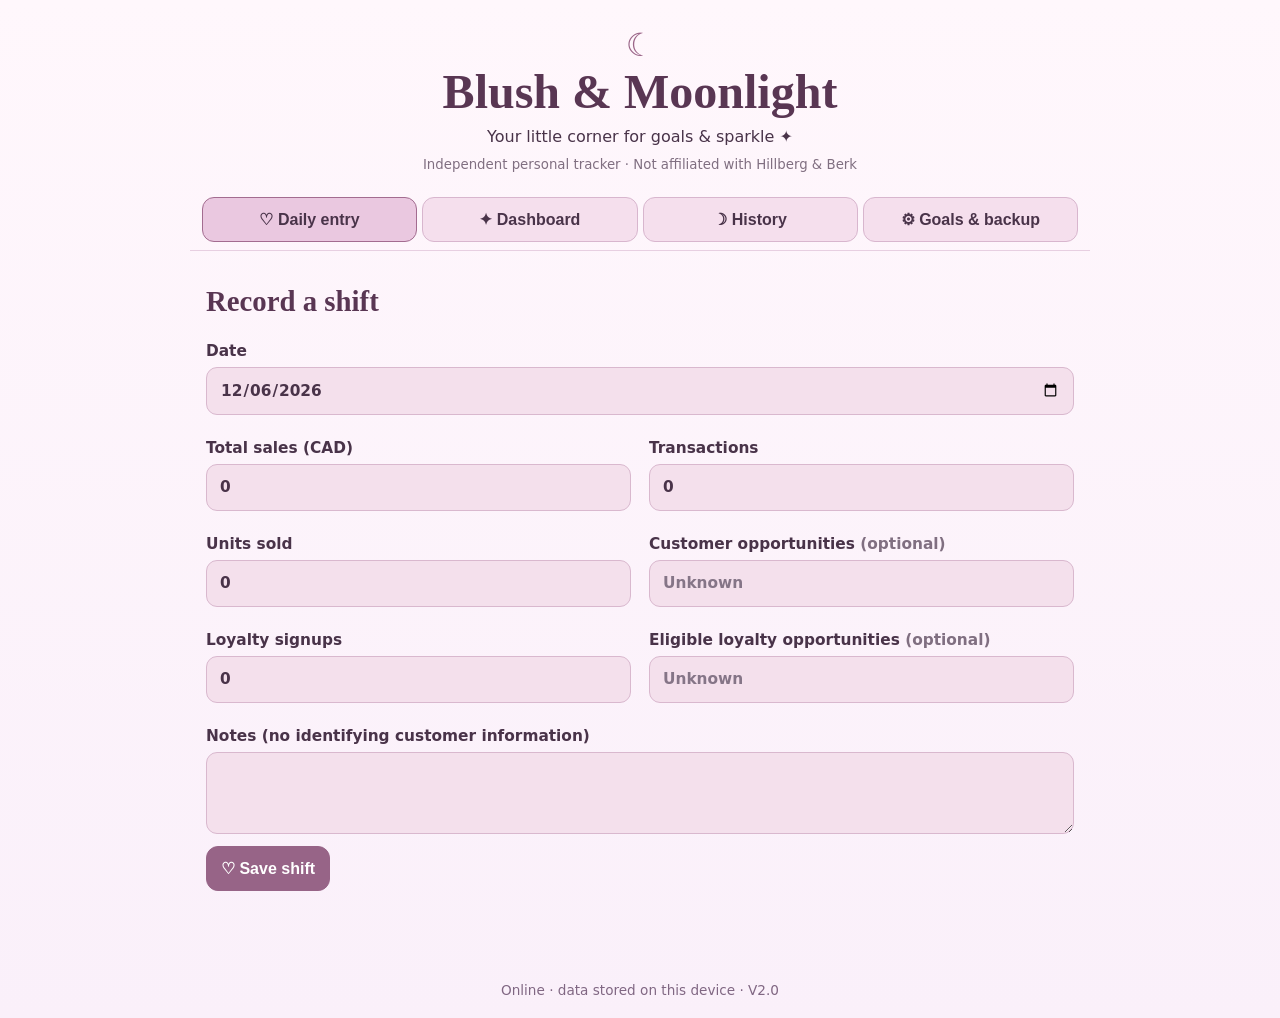
==== blush_moonlight_v2/index.html @ bcb166ac "Add files via upload" ====
<!doctype html><html lang="en"><head><meta charset="utf-8"><meta name="viewport" content="width=device-width,initial-scale=1,viewport-fit=cover"><meta name="theme-color" content="#754a70"><meta name="description" content="Offline personal jewelry sales tracker"><link rel="manifest" href="manifest.webmanifest"><link rel="icon" href="icons/icon-192.png"><link rel="stylesheet" href="style.css"><title>Blush & Moonlight</title></head><body><header><div class="moon">☾</div><h1>Blush & Moonlight</h1><p>Your little corner for goals & sparkle ✦</p><small>Independent personal tracker · Not affiliated with Hillberg & Berk</small></header><nav aria-label="Sections"><button data-page="entry" class="active">♡ Daily entry</button><button data-page="dashboard">✦ Dashboard</button><button data-page="history">☽ History</button><button data-page="goals">⚙ Goals & backup</button></nav><main><section id="entry" class="page"><h2>Record a shift</h2><form id="shiftForm"><label>Date<input type="date" id="date" required></label><div class="fields"><label>Total sales (CAD)<input id="sales" type="number" min="0" step="0.01" required value="0"></label><label>Transactions<input id="transactions" type="number" min="0" step="1" required value="0"></label><label>Units sold<input id="units" type="number" min="0" step="1" required value="0"></label><label>Customer opportunities <span class="hint">(optional)</span><input id="opportunities" type="number" min="0" step="1" placeholder="Unknown"></label><label>Loyalty signups<input id="signups" type="number" min="0" step="1" required value="0"></label><label>Eligible loyalty opportunities <span class="hint">(optional)</span><input id="eligible" type="number" min="0" step="1" placeholder="Unknown"></label></div><label>Notes (no identifying customer information)<textarea id="notes" rows="3" maxlength="500"></textarea></label><button class="primary" type="submit">♡ Save shift</button><p id="entryMessage" role="status"></p></form></section><section id="dashboard" class="page hidden"><h2>Performance overview</h2><label>Period<select id="period"><option value="week">This week (Mon–Sun)</option><option value="month">This month</option><option value="all">All time</option></select></label><div class="cards" id="cards"></div><div id="progress"></div><h3>Daily sales</h3><div id="bars"></div><h3>Little coaching notes ✦</h3><div id="coaching" class="panel"></div></section><section id="history" class="page hidden"><h2>Saved shifts</h2><div id="historyList"></div></section><section id="goals" class="page hidden"><h2>Goals & privacy</h2><form id="goalsForm"><div class="fields"><label>Weekly sales target ($)<input id="goalSales" type="number" min="0" step="0.01"></label><label>Average transaction target ($)<input id="goalAtv" type="number" min="0" step="0.01"></label><label>Units per transaction target<input id="goalUpt" type="number" min="0" step="0.01"></label><label>Conversion target (%)<input id="goalConversion" type="number" min="0" max="100" step="0.1"></label><label>Loyalty signup target (%)<input id="goalLoyalty" type="number" min="0" max="100" step="0.1"></label></div><button class="primary" type="submit">Save goals</button></form><h3>Backups</h3><p>Data stays in this browser's local storage on this device. Export regularly: clearing site data, uninstalling, or losing your phone can erase it. Backups are unencrypted, so store them privately.</p><button id="export">Export JSON backup</button> <label class="filebtn">Import JSON backup<input id="import" type="file" accept="application/json,.json" hidden></label><button id="csv">Export shifts CSV</button><p id="backupMessage" role="status"></p><h3>Privacy</h3><p>No account, server, analytics, or external API. Do not enter customer names, contact details, or confidential company data. Only record figures your employer permits you to keep.</p></section></main><footer><span id="offlineStatus">Checking offline status…</span> · V2.0</footer><script src="app.js" defer></script></body></html>
---- blush_moonlight_v2/style.css ----
:root{color-scheme:light;font-family:system-ui,-apple-system,'Segoe UI',sans-serif;color:#493349;background:#fff8fc}*{box-sizing:border-box}body{margin:0;background:linear-gradient(#fff7fc,#faf0fa);min-height:100vh}header{text-align:center;padding:26px 12px 16px}h1,h2,h3{font-family:Georgia,serif;color:#593653}h1{font-size:clamp(1.9rem,6vw,3rem);margin:0}h2{font-size:1.8rem}.moon{font-size:2rem;color:#9b6588}header p{margin:8px}small,.hint{color:#806f81}nav{display:flex;overflow-x:auto;gap:5px;max-width:900px;margin:auto;padding:8px 12px;border-bottom:1px solid #e7cfe1}button,.filebtn{cursor:pointer;border:1px solid #d8b6ce;background:#f5dfed;color:#493349;padding:12px 14px;border-radius:12px;font-size:1rem;font-weight:600}nav button{white-space:nowrap;flex:1}nav button.active{background:#eac8e0;border-color:#a36c90}.primary{background:#976487;color:#fff;border-color:#976487}main{max-width:900px;margin:auto;padding:10px 16px 55px}.hidden{display:none!important}label{display:block;font-size:.96rem;font-weight:600;margin:12px 0;color:#493349}input,textarea,select{display:block;width:100%;margin-top:7px;background:#f4e0ec;color:#493349!important;border:1px solid #d9b8ce;border-radius:11px;padding:13px;font:inherit;min-height:47px}input::placeholder{color:#857587}input:focus,textarea:focus,select:focus{outline:3px solid #d8b1d1}.fields{display:grid;grid-template-columns:repeat(2,minmax(0,1fr));gap:0 18px}.cards{display:grid;grid-template-columns:repeat(3,minmax(0,1fr));gap:12px;margin:20px 0}.card,.panel,.historyrow{background:#fffafd;border:1px solid #ecd6e5;border-radius:18px;padding:17px;box-shadow:0 5px 15px #6b42620c}.card span{display:block;color:#806783;font-size:.85rem}.card strong{display:block;font-size:clamp(1.2rem,3vw,2rem);font-weight:500;margin-top:8px;overflow-wrap:anywhere}.barline{margin:10px 0}.track{height:13px;border-radius:12px;background:#f0d9e8;overflow:hidden}.fill{height:100%;background:#9d6a90}.salesbar{height:18px;border-radius:5px;background:#c99dbd;min-width:3px}.barrow{display:grid;grid-template-columns:100px 1fr 90px;align-items:center;gap:10px;margin:12px 0}.historyrow{margin:12px 0}.historyrow button{margin-top:10px;margin-right:8px}.filebtn{display:inline-block}footer{text-align:center;padding:20px;color:#806783;font-size:.85rem}#entryMessage,#backupMessage{font-weight:600}button:focus-visible{outline:3px solid #754a70}@media(max-width:600px){.fields{grid-template-columns:1fr}.cards{grid-template-columns:repeat(2,minmax(0,1fr))}nav button{font-size:.82rem;padding:12px 9px}.barrow{grid-template-columns:65px 1fr 70px;font-size:.82rem}main{padding:8px 12px 50px}}
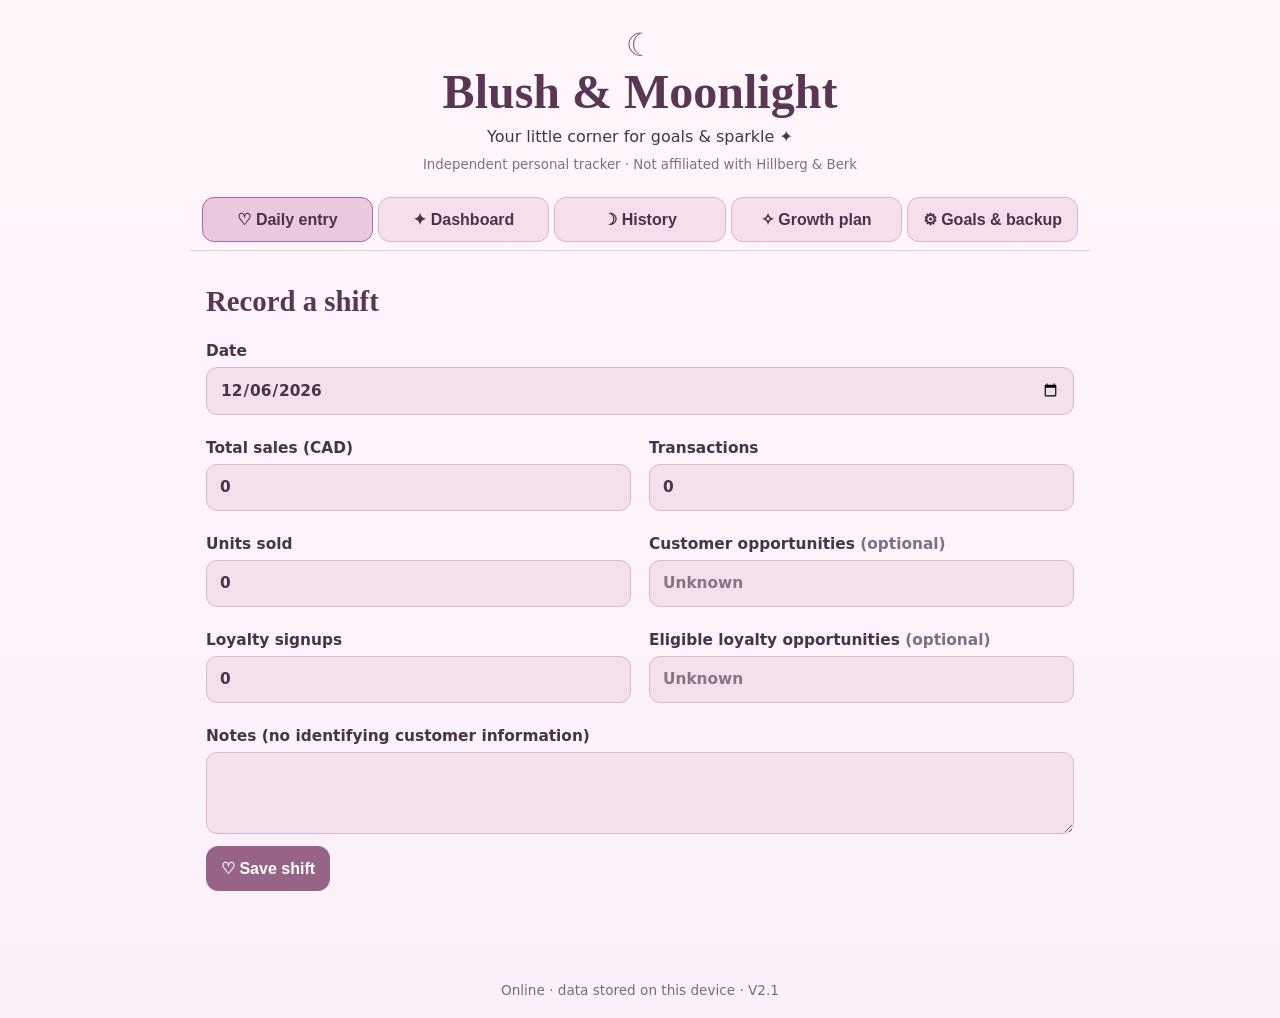
==== commit 81deeee6: "Add files via upload" ====
--- a/blush_moonlight_v2/index.html
+++ b/blush_moonlight_v2/index.html
@@ -1 +1,20 @@
-<!doctype html><html lang="en"><head><meta charset="utf-8"><meta name="viewport" content="width=device-width,initial-scale=1,viewport-fit=cover"><meta name="theme-color" content="#754a70"><meta name="description" content="Offline personal jewelry sales tracker"><link rel="manifest" href="manifest.webmanifest"><link rel="icon" href="icons/icon-192.png"><link rel="stylesheet" href="style.css"><title>Blush & Moonlight</title></head><body><header><div class="moon">☾</div><h1>Blush & Moonlight</h1><p>Your little corner for goals & sparkle ✦</p><small>Independent personal tracker · Not affiliated with Hillberg & Berk</small></header><nav aria-label="Sections"><button data-page="entry" class="active">♡ Daily entry</button><button data-page="dashboard">✦ Dashboard</button><button data-page="history">☽ History</button><button data-page="goals">⚙ Goals & backup</button></nav><main><section id="entry" class="page"><h2>Record a shift</h2><form id="shiftForm"><label>Date<input type="date" id="date" required></label><div class="fields"><label>Total sales (CAD)<input id="sales" type="number" min="0" step="0.01" required value="0"></label><label>Transactions<input id="transactions" type="number" min="0" step="1" required value="0"></label><label>Units sold<input id="units" type="number" min="0" step="1" required value="0"></label><label>Customer opportunities <span class="hint">(optional)</span><input id="opportunities" type="number" min="0" step="1" placeholder="Unknown"></label><label>Loyalty signups<input id="signups" type="number" min="0" step="1" required value="0"></label><label>Eligible loyalty opportunities <span class="hint">(optional)</span><input id="eligible" type="number" min="0" step="1" placeholder="Unknown"></label></div><label>Notes (no identifying customer information)<textarea id="notes" rows="3" maxlength="500"></textarea></label><button class="primary" type="submit">♡ Save shift</button><p id="entryMessage" role="status"></p></form></section><section id="dashboard" class="page hidden"><h2>Performance overview</h2><label>Period<select id="period"><option value="week">This week (Mon–Sun)</option><option value="month">This month</option><option value="all">All time</option></select></label><div class="cards" id="cards"></div><div id="progress"></div><h3>Daily sales</h3><div id="bars"></div><h3>Little coaching notes ✦</h3><div id="coaching" class="panel"></div></section><section id="history" class="page hidden"><h2>Saved shifts</h2><div id="historyList"></div></section><section id="goals" class="page hidden"><h2>Goals & privacy</h2><form id="goalsForm"><div class="fields"><label>Weekly sales target ($)<input id="goalSales" type="number" min="0" step="0.01"></label><label>Average transaction target ($)<input id="goalAtv" type="number" min="0" step="0.01"></label><label>Units per transaction target<input id="goalUpt" type="number" min="0" step="0.01"></label><label>Conversion target (%)<input id="goalConversion" type="number" min="0" max="100" step="0.1"></label><label>Loyalty signup target (%)<input id="goalLoyalty" type="number" min="0" max="100" step="0.1"></label></div><button class="primary" type="submit">Save goals</button></form><h3>Backups</h3><p>Data stays in this browser's local storage on this device. Export regularly: clearing site data, uninstalling, or losing your phone can erase it. Backups are unencrypted, so store them privately.</p><button id="export">Export JSON backup</button> <label class="filebtn">Import JSON backup<input id="import" type="file" accept="application/json,.json" hidden></label><button id="csv">Export shifts CSV</button><p id="backupMessage" role="status"></p><h3>Privacy</h3><p>No account, server, analytics, or external API. Do not enter customer names, contact details, or confidential company data. Only record figures your employer permits you to keep.</p></section></main><footer><span id="offlineStatus">Checking offline status…</span> · V2.0</footer><script src="app.js" defer></script></body></html>
+<!doctype html><html lang="en"><head><meta charset="utf-8"><meta name="viewport" content="width=device-width,initial-scale=1,viewport-fit=cover"><meta name="theme-color" content="#754a70"><meta name="description" content="Offline personal jewelry sales tracker"><link rel="manifest" href="manifest.webmanifest"><link rel="icon" href="icons/icon-192.png"><link rel="stylesheet" href="style.css"><title>Blush & Moonlight</title></head><body><header><div class="moon">☾</div><h1>Blush & Moonlight</h1><p>Your little corner for goals & sparkle ✦</p><small>Independent personal tracker · Not affiliated with Hillberg & Berk</small></header><nav aria-label="Sections"><button data-page="entry" class="active">♡ Daily entry</button><button data-page="dashboard">✦ Dashboard</button><button data-page="history">☽ History</button><button data-page="development">✧ Growth plan</button><button data-page="goals">⚙ Goals & backup</button></nav><main><section id="entry" class="page"><h2>Record a shift</h2><form id="shiftForm"><label>Date<input type="date" id="date" required></label><div class="fields"><label>Total sales (CAD)<input id="sales" type="number" min="0" step="0.01" required value="0"></label><label>Transactions<input id="transactions" type="number" min="0" step="1" required value="0"></label><label>Units sold<input id="units" type="number" min="0" step="1" required value="0"></label><label>Customer opportunities <span class="hint">(optional)</span><input id="opportunities" type="number" min="0" step="1" placeholder="Unknown"></label><label>Loyalty signups<input id="signups" type="number" min="0" step="1" required value="0"></label><label>Eligible loyalty opportunities <span class="hint">(optional)</span><input id="eligible" type="number" min="0" step="1" placeholder="Unknown"></label></div><label>Notes (no identifying customer information)<textarea id="notes" rows="3" maxlength="500"></textarea></label><button class="primary" type="submit">♡ Save shift</button><p id="entryMessage" role="status"></p></form></section><section id="dashboard" class="page hidden"><h2>Performance overview</h2><label>Period<select id="period"><option value="week">This week (Mon–Sun)</option><option value="month">This month</option><option value="all">All time</option></select></label><div class="cards" id="cards"></div><div id="progress"></div><h3>Daily sales</h3><div id="bars"></div><h3>Little coaching notes ✦</h3><div id="coaching" class="panel"></div><aside class="santana-note" aria-label="A note for Santana"><div class="santana-note-title">♡ A Note for Santana ☠</div><p>I love you Santana and remember to tell yourself &quot;i've gotten a ton of work done today. ... a skele-ton.&quot; &lt;3</p><div class="santana-note-end">☾ ✧ ♡</div></aside></section><section id="history" class="page hidden"><h2>Saved shifts</h2><div id="historyList"></div></section><section id="development" class="page hidden">
+<h2>✧ Your growth plan</h2><p>Three small areas of growth: selling thoughtfully, knowing your jewelry, and leading with care. All activities work offline.</p>
+<div id="gamePlan" class="panel"></div>
+<h3>Today's development check-in</h3>
+<form id="growthForm" class="panel">
+<label>Date<input type="date" id="growthDate" required></label>
+<label>Sales practice<select id="salesPractice"><option value="discovery">Ask a thoughtful discovery question</option><option value="styling">Suggest a relevant coordinating piece</option><option value="loyalty">Explain loyalty benefits without pressure</option><option value="followup">Invite the customer to consider next steps</option></select></label>
+<label>Product knowledge practice<select id="knowledgePractice"><option value="materials">Review metal and plating basics</option><option value="care">Explain jewelry care clearly</option><option value="styling">Practice layering and styling</option><option value="gifting">Practice gift discovery</option></select></label>
+<label>Leadership practice<select id="leadershipPractice"><option value="support">Support a teammate during a busy moment</option><option value="feedback">Give specific, kind feedback</option><option value="prioritize">Prioritize tasks during a rush</option><option value="reflect">Reflect on one leadership decision</option></select></label>
+<label><input type="checkbox" id="salesDone" class="inline-check"> Completed sales practice</label>
+<label><input type="checkbox" id="knowledgeDone" class="inline-check"> Completed knowledge practice</label>
+<label><input type="checkbox" id="leadershipDone" class="inline-check"> Completed leadership practice</label>
+<label>One thing that went well<textarea id="growthWin" maxlength="350" rows="2" placeholder="Keep notes general; no names or confidential details"></textarea></label>
+<label>One thing to try next time<textarea id="growthNext" maxlength="350" rows="2"></textarea></label>
+<button class="primary" type="submit">Save development check-in</button><p id="growthMessage" role="status"></p>
+</form>
+<h3>Jewelry knowledge mini-quiz</h3><div class="panel"><p id="quizQuestion"></p><div id="quizAnswers" class="quiz-answers"></div><p id="quizFeedback" role="status"></p><button type="button" id="nextQuestion">Next question ↻</button></div>
+<h3>Recent development</h3><div id="growthHistory"></div>
+<p class="hint">Learning content is general jewelry guidance, not verified employer-specific product or policy information. Check approved product documentation before making claims to customers.</p>
+</section><section id="goals" class="page hidden"><h2>Goals & privacy</h2><form id="goalsForm"><div class="fields"><label>Weekly sales target ($)<input id="goalSales" type="number" min="0" step="0.01"></label><label>Average transaction target ($)<input id="goalAtv" type="number" min="0" step="0.01"></label><label>Units per transaction target<input id="goalUpt" type="number" min="0" step="0.01"></label><label>Conversion target (%)<input id="goalConversion" type="number" min="0" max="100" step="0.1"></label><label>Loyalty signup target (%)<input id="goalLoyalty" type="number" min="0" max="100" step="0.1"></label></div><button class="primary" type="submit">Save goals</button></form><h3>Backups</h3><p>Data stays in this browser's local storage on this device. Export regularly: clearing site data, uninstalling, or losing your phone can erase it. Backups are unencrypted, so store them privately.</p><button id="export">Export JSON backup</button> <label class="filebtn">Import JSON backup<input id="import" type="file" accept="application/json,.json" hidden></label><button id="csv">Export shifts CSV</button><p id="backupMessage" role="status"></p><h3>Privacy</h3><p>No account, server, analytics, or external API. Do not enter customer names, contact details, or confidential company data. Only record figures your employer permits you to keep.</p></section></main><footer><span id="offlineStatus">Checking offline status…</span> · V2.1</footer><script src="app.js" defer></script></body></html>
--- a/blush_moonlight_v2/style.css
+++ b/blush_moonlight_v2/style.css
@@ -1 +1,9 @@
 :root{color-scheme:light;font-family:system-ui,-apple-system,'Segoe UI',sans-serif;color:#493349;background:#fff8fc}*{box-sizing:border-box}body{margin:0;background:linear-gradient(#fff7fc,#faf0fa);min-height:100vh}header{text-align:center;padding:26px 12px 16px}h1,h2,h3{font-family:Georgia,serif;color:#593653}h1{font-size:clamp(1.9rem,6vw,3rem);margin:0}h2{font-size:1.8rem}.moon{font-size:2rem;color:#9b6588}header p{margin:8px}small,.hint{color:#806f81}nav{display:flex;overflow-x:auto;gap:5px;max-width:900px;margin:auto;padding:8px 12px;border-bottom:1px solid #e7cfe1}button,.filebtn{cursor:pointer;border:1px solid #d8b6ce;background:#f5dfed;color:#493349;padding:12px 14px;border-radius:12px;font-size:1rem;font-weight:600}nav button{white-space:nowrap;flex:1}nav button.active{background:#eac8e0;border-color:#a36c90}.primary{background:#976487;color:#fff;border-color:#976487}main{max-width:900px;margin:auto;padding:10px 16px 55px}.hidden{display:none!important}label{display:block;font-size:.96rem;font-weight:600;margin:12px 0;color:#493349}input,textarea,select{display:block;width:100%;margin-top:7px;background:#f4e0ec;color:#493349!important;border:1px solid #d9b8ce;border-radius:11px;padding:13px;font:inherit;min-height:47px}input::placeholder{color:#857587}input:focus,textarea:focus,select:focus{outline:3px solid #d8b1d1}.fields{display:grid;grid-template-columns:repeat(2,minmax(0,1fr));gap:0 18px}.cards{display:grid;grid-template-columns:repeat(3,minmax(0,1fr));gap:12px;margin:20px 0}.card,.panel,.historyrow{background:#fffafd;border:1px solid #ecd6e5;border-radius:18px;padding:17px;box-shadow:0 5px 15px #6b42620c}.card span{display:block;color:#806783;font-size:.85rem}.card strong{display:block;font-size:clamp(1.2rem,3vw,2rem);font-weight:500;margin-top:8px;overflow-wrap:anywhere}.barline{margin:10px 0}.track{height:13px;border-radius:12px;background:#f0d9e8;overflow:hidden}.fill{height:100%;background:#9d6a90}.salesbar{height:18px;border-radius:5px;background:#c99dbd;min-width:3px}.barrow{display:grid;grid-template-columns:100px 1fr 90px;align-items:center;gap:10px;margin:12px 0}.historyrow{margin:12px 0}.historyrow button{margin-top:10px;margin-right:8px}.filebtn{display:inline-block}footer{text-align:center;padding:20px;color:#806783;font-size:.85rem}#entryMessage,#backupMessage{font-weight:600}button:focus-visible{outline:3px solid #754a70}@media(max-width:600px){.fields{grid-template-columns:1fr}.cards{grid-template-columns:repeat(2,minmax(0,1fr))}nav button{font-size:.82rem;padding:12px 9px}.barrow{grid-template-columns:65px 1fr 70px;font-size:.82rem}main{padding:8px 12px 50px}}
+
+/* V2.1 growth plan */
+.quiz-answers{display:grid;gap:9px;margin:12px 0}.quiz-answers button{text-align:left}
+.quiz-answers button:disabled{opacity:.8;cursor:default}
+.inline-check{display:inline-block;width:20px;height:20px;min-height:0;vertical-align:middle;margin:0 8px 0 0;accent-color:#976487}
+#gamePlan p{line-height:1.55}#growthHistory .historyrow p{overflow-wrap:anywhere}
+
+.santana-note{margin:22px 0;padding:22px 18px;border:2px solid #d5a7c6;border-radius:18px;background:#f9eaf4;color:#543650;text-align:center;box-shadow:0 3px 14px #754a701a}.santana-note-title{font-weight:750;font-size:1.12rem;letter-spacing:.02em}.santana-note p{font-size:1.03rem;line-height:1.65;margin:12px auto;max-width:36rem;overflow-wrap:anywhere}.santana-note-end{color:#966b92;letter-spacing:.5em}
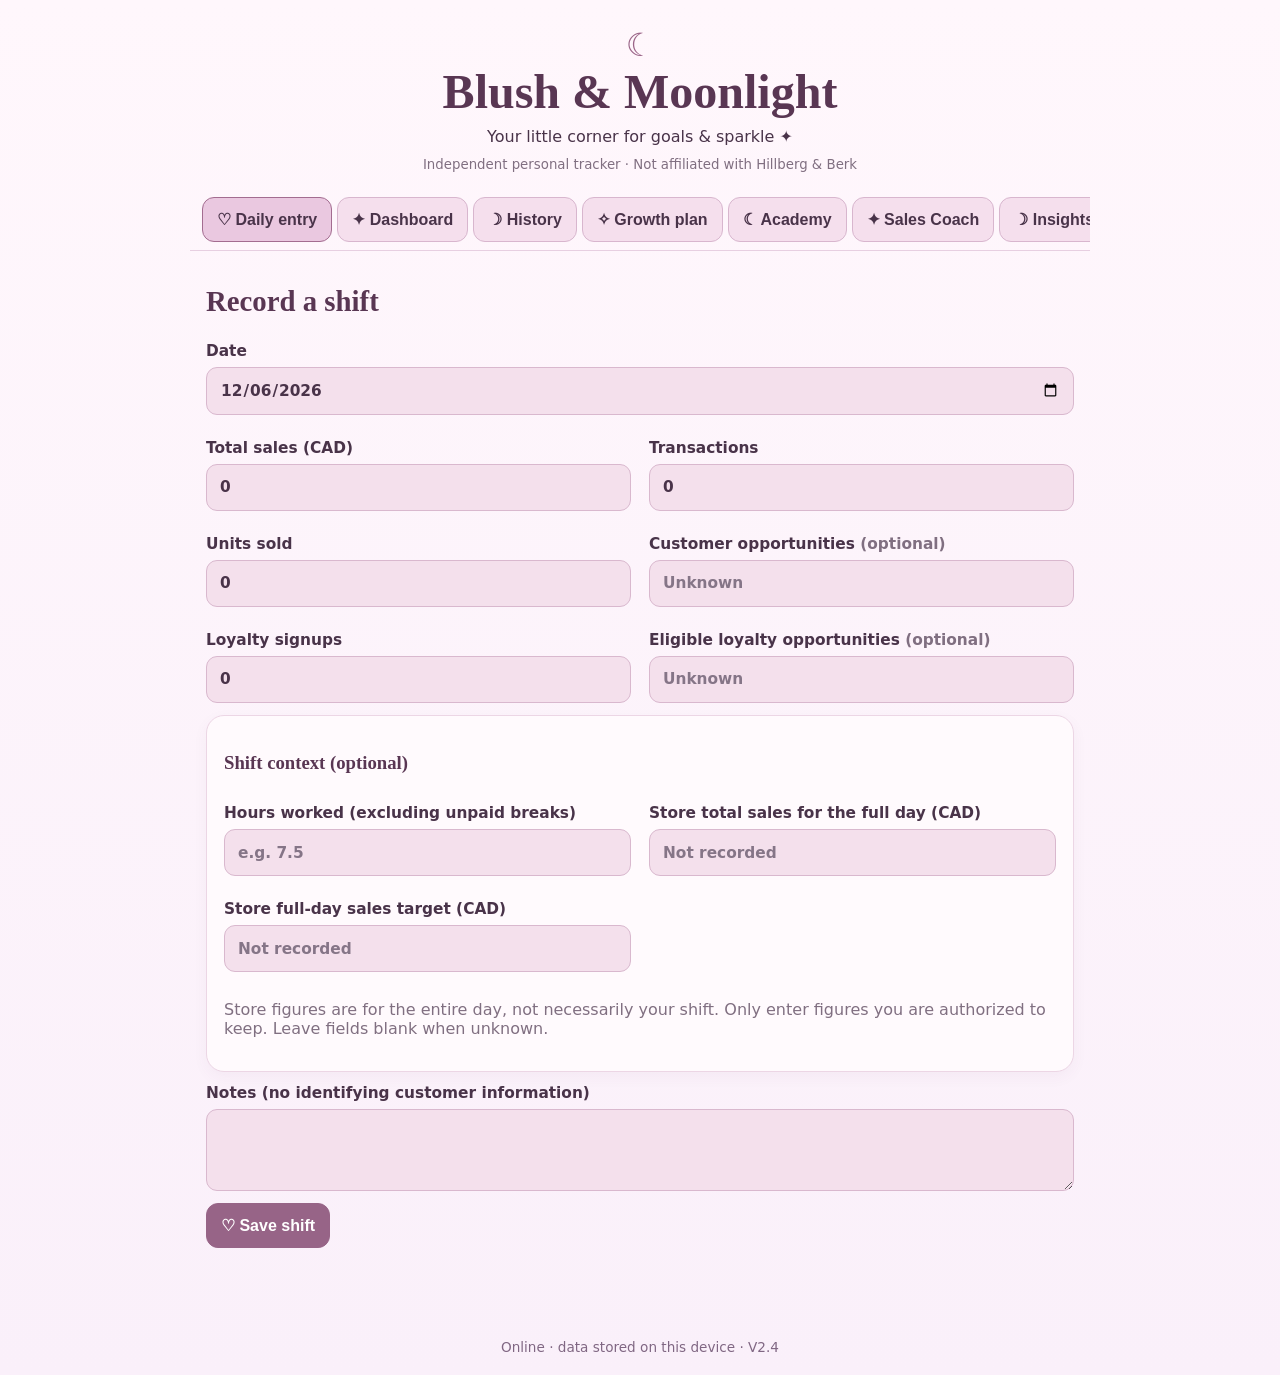
==== commit fcb5a284: "Add files via upload" ====
--- a/blush_moonlight_v2/index.html
+++ b/blush_moonlight_v2/index.html
@@ -1,4 +1,4 @@
-<!doctype html><html lang="en"><head><meta charset="utf-8"><meta name="viewport" content="width=device-width,initial-scale=1,viewport-fit=cover"><meta name="theme-color" content="#754a70"><meta name="description" content="Offline personal jewelry sales tracker"><link rel="manifest" href="manifest.webmanifest"><link rel="icon" href="icons/icon-192.png"><link rel="stylesheet" href="style.css"><title>Blush & Moonlight</title></head><body><header><div class="moon">☾</div><h1>Blush & Moonlight</h1><p>Your little corner for goals & sparkle ✦</p><small>Independent personal tracker · Not affiliated with Hillberg & Berk</small></header><nav aria-label="Sections"><button data-page="entry" class="active">♡ Daily entry</button><button data-page="dashboard">✦ Dashboard</button><button data-page="history">☽ History</button><button data-page="development">✧ Growth plan</button><button data-page="goals">⚙ Goals & backup</button></nav><main><section id="entry" class="page"><h2>Record a shift</h2><form id="shiftForm"><label>Date<input type="date" id="date" required></label><div class="fields"><label>Total sales (CAD)<input id="sales" type="number" min="0" step="0.01" required value="0"></label><label>Transactions<input id="transactions" type="number" min="0" step="1" required value="0"></label><label>Units sold<input id="units" type="number" min="0" step="1" required value="0"></label><label>Customer opportunities <span class="hint">(optional)</span><input id="opportunities" type="number" min="0" step="1" placeholder="Unknown"></label><label>Loyalty signups<input id="signups" type="number" min="0" step="1" required value="0"></label><label>Eligible loyalty opportunities <span class="hint">(optional)</span><input id="eligible" type="number" min="0" step="1" placeholder="Unknown"></label></div><label>Notes (no identifying customer information)<textarea id="notes" rows="3" maxlength="500"></textarea></label><button class="primary" type="submit">♡ Save shift</button><p id="entryMessage" role="status"></p></form></section><section id="dashboard" class="page hidden"><h2>Performance overview</h2><label>Period<select id="period"><option value="week">This week (Mon–Sun)</option><option value="month">This month</option><option value="all">All time</option></select></label><div class="cards" id="cards"></div><div id="progress"></div><h3>Daily sales</h3><div id="bars"></div><h3>Little coaching notes ✦</h3><div id="coaching" class="panel"></div><aside class="santana-note" aria-label="A note for Santana"><div class="santana-note-title">♡ A Note for Santana ☠</div><p>I love you Santana and remember to tell yourself &quot;i've gotten a ton of work done today. ... a skele-ton.&quot; &lt;3</p><div class="santana-note-end">☾ ✧ ♡</div></aside></section><section id="history" class="page hidden"><h2>Saved shifts</h2><div id="historyList"></div></section><section id="development" class="page hidden">
+<!doctype html><html lang="en"><head><meta charset="utf-8"><meta name="viewport" content="width=device-width,initial-scale=1,viewport-fit=cover"><meta name="theme-color" content="#754a70"><meta name="description" content="Offline personal jewelry sales tracker"><link rel="manifest" href="manifest.webmanifest"><link rel="icon" href="icons/icon-192.png"><link rel="stylesheet" href="style.css"><title>Blush & Moonlight</title></head><body><header><div class="moon">☾</div><h1>Blush & Moonlight</h1><p>Your little corner for goals & sparkle ✦</p><small>Independent personal tracker · Not affiliated with Hillberg & Berk</small></header><nav aria-label="Sections"><button data-page="entry" class="active">♡ Daily entry</button><button data-page="dashboard">✦ Dashboard</button><button data-page="history">☽ History</button><button data-page="development">✧ Growth plan</button><button data-page="academy">☾ Academy</button><button data-page="coach">✦ Sales Coach</button><button data-page="insights">☽ Insights</button><button data-page="goals">⚙ Goals & backup</button></nav><main><section id="entry" class="page"><h2>Record a shift</h2><form id="shiftForm"><label>Date<input type="date" id="date" required></label><div class="fields"><label>Total sales (CAD)<input id="sales" type="number" min="0" step="0.01" required value="0"></label><label>Transactions<input id="transactions" type="number" min="0" step="1" required value="0"></label><label>Units sold<input id="units" type="number" min="0" step="1" required value="0"></label><label>Customer opportunities <span class="hint">(optional)</span><input id="opportunities" type="number" min="0" step="1" placeholder="Unknown"></label><label>Loyalty signups<input id="signups" type="number" min="0" step="1" required value="0"></label><label>Eligible loyalty opportunities <span class="hint">(optional)</span><input id="eligible" type="number" min="0" step="1" placeholder="Unknown"></label></div><div class="panel"><h3>Shift context (optional)</h3><div class="fields"><label>Hours worked (excluding unpaid breaks)<input id="hoursWorked" type="number" min="0.25" max="24" step="0.25" placeholder="e.g. 7.5"></label><label>Store total sales for the full day (CAD)<input id="storeSales" type="number" min="0" step="0.01" placeholder="Not recorded"></label><label>Store full-day sales target (CAD)<input id="storeTarget" type="number" min="0" step="0.01" placeholder="Not recorded"></label></div><p class="hint">Store figures are for the entire day, not necessarily your shift. Only enter figures you are authorized to keep. Leave fields blank when unknown.</p></div><label>Notes (no identifying customer information)<textarea id="notes" rows="3" maxlength="500"></textarea></label><button class="primary" type="submit">♡ Save shift</button><p id="entryMessage" role="status"></p></form></section><section id="dashboard" class="page hidden"><h2>Performance overview</h2><label>Period<select id="period"><option value="week">This week (Mon–Sun)</option><option value="month">This month</option><option value="all">All time</option></select></label><div class="cards" id="cards"></div><div id="progress"></div><h3>Daily sales</h3><div id="bars"></div><h3>Little coaching notes ✦</h3><div id="coaching" class="panel"></div><aside class="santana-note" aria-label="A note for Santana"><div class="santana-note-title">♡ A Note for Santana ☠</div><p>I love you Santana and remember to tell yourself &quot;i've gotten a ton of work done today. ... a skele-ton.&quot; &lt;3</p><div class="santana-note-end">☾ ✧ ♡</div></aside></section><section id="history" class="page hidden"><h2>Saved shifts</h2><div id="historyList"></div></section><section id="development" class="page hidden">
 <h2>✧ Your growth plan</h2><p>Three small areas of growth: selling thoughtfully, knowing your jewelry, and leading with care. All activities work offline.</p>
 <div id="gamePlan" class="panel"></div>
 <h3>Today's development check-in</h3>
@@ -17,4 +17,4 @@
 <h3>Jewelry knowledge mini-quiz</h3><div class="panel"><p id="quizQuestion"></p><div id="quizAnswers" class="quiz-answers"></div><p id="quizFeedback" role="status"></p><button type="button" id="nextQuestion">Next question ↻</button></div>
 <h3>Recent development</h3><div id="growthHistory"></div>
 <p class="hint">Learning content is general jewelry guidance, not verified employer-specific product or policy information. Check approved product documentation before making claims to customers.</p>
-</section><section id="goals" class="page hidden"><h2>Goals & privacy</h2><form id="goalsForm"><div class="fields"><label>Weekly sales target ($)<input id="goalSales" type="number" min="0" step="0.01"></label><label>Average transaction target ($)<input id="goalAtv" type="number" min="0" step="0.01"></label><label>Units per transaction target<input id="goalUpt" type="number" min="0" step="0.01"></label><label>Conversion target (%)<input id="goalConversion" type="number" min="0" max="100" step="0.1"></label><label>Loyalty signup target (%)<input id="goalLoyalty" type="number" min="0" max="100" step="0.1"></label></div><button class="primary" type="submit">Save goals</button></form><h3>Backups</h3><p>Data stays in this browser's local storage on this device. Export regularly: clearing site data, uninstalling, or losing your phone can erase it. Backups are unencrypted, so store them privately.</p><button id="export">Export JSON backup</button> <label class="filebtn">Import JSON backup<input id="import" type="file" accept="application/json,.json" hidden></label><button id="csv">Export shifts CSV</button><p id="backupMessage" role="status"></p><h3>Privacy</h3><p>No account, server, analytics, or external API. Do not enter customer names, contact details, or confidential company data. Only record figures your employer permits you to keep.</p></section></main><footer><span id="offlineStatus">Checking offline status…</span> · V2.1</footer><script src="app.js" defer></script></body></html>
+</section><section id="academy" class="page hidden"><h2>☾ Moonlight Academy</h2><p>Short lessons, gentle progress, and practical skills. Your progress stays on this device.</p><h3>Performance trends</h3><div class="panel"><p>Compare recent shifts with the preceding period. Averages are calculated from recorded data, not estimated shifts.</p><label>Comparison window<select id="trendWindow"><option value="7">Last 7 days vs previous 7</option><option value="14">Last 14 days vs previous 14</option><option value="30">Last 30 days vs previous 30</option></select></label><div id="trendResults" aria-live="polite"></div></div><h3>Mini lessons</h3><div id="lessonList"></div><h3>Leadership scenarios</h3><div id="scenarioList"></div><h3>Little moon milestones ✧</h3><div id="achievements" class="panel"></div><p class="hint">Lessons provide general education. Confirm specific product materials, warranties, loyalty terms, and store policies using approved employer sources.</p></section><section id="coach" class="page hidden"><h2>✦ Personal Sales Coach</h2><p>Pick one gentle technique to practise, record what you tried, and compare your results over time. Everything stays on this device.</p><div id="coachRecommendation" class="panel" aria-live="polite"></div><h3>Technique tracker</h3><form id="coachForm" class="panel"><label>Shift date<input id="coachDate" type="date" required></label><label>Technique<select id="coachTechnique"><option value="discovery">Ask a thoughtful discovery question</option><option value="pairing">Offer a relevant coordinating piece</option><option value="loyalty">Explain approved loyalty benefits</option><option value="care">Share a verified care or styling tip</option></select></label><label>How many customer conversations did you practise it in? <span class="hint">(optional)</span><input id="coachCount" type="number" min="0" max="9999" step="1" placeholder="Not counted"></label><label>How did it feel?<select id="coachFeeling"><option value="comfortable">Comfortable</option><option value="learning">Still learning</option><option value="difficult">Challenging</option></select></label><label>Reflection (no names or confidential information)<textarea id="coachNotes" rows="2" maxlength="300" placeholder="What felt natural? What could improve?"></textarea></label><button class="primary" type="submit">Save technique practice</button><p id="coachMessage" role="status"></p></form><h3>What the numbers suggest</h3><div id="coachInsights" class="panel"></div><h3>Recent practice</h3><div id="coachHistory"></div><p class="hint">These are observational comparisons, not proof a technique caused sales to change. Foot traffic, promotions, shift length, and customer needs can all affect results. Respect customer choice and workplace policies.</p></section><section id="insights" class="page hidden"><h2>☽ Personal & store insights</h2><p>Compare your own sales fairly across shifts. Store figures are full-day context only.</p><label>Review period<select id="insightWindow"><option value="7">Last 7 days</option><option value="14">Last 14 days</option><option value="30">Last 30 days</option><option value="all">All recorded days</option></select></label><h3>Personal performance</h3><div id="personalInsights" class="cards"></div><div id="insightNotes" class="panel"></div><h3>Store overview (optional)</h3><div id="storeInsights" class="panel"></div><h3>Personal bests ✦</h3><div id="personalBests" class="panel"></div><h3>Weekly reflection</h3><div id="weeklyReflection" class="panel"></div><p class="hint">Comparisons are descriptive, not employee rankings. Full-day store sales may cover hours you did not work. Only save store figures with permission.</p></section><section id="goals" class="page hidden"><h2>Goals & privacy</h2><form id="goalsForm"><div class="fields"><label>Weekly sales target ($)<input id="goalSales" type="number" min="0" step="0.01"></label><label>Average transaction target ($)<input id="goalAtv" type="number" min="0" step="0.01"></label><label>Units per transaction target<input id="goalUpt" type="number" min="0" step="0.01"></label><label>Conversion target (%)<input id="goalConversion" type="number" min="0" max="100" step="0.1"></label><label>Loyalty signup target (%)<input id="goalLoyalty" type="number" min="0" max="100" step="0.1"></label></div><button class="primary" type="submit">Save goals</button></form><h3>Backups</h3><p>Data stays in this browser's local storage on this device. Export regularly: clearing site data, uninstalling, or losing your phone can erase it. Backups are unencrypted, so store them privately.</p><button id="export">Export JSON backup</button> <label class="filebtn">Import JSON backup<input id="import" type="file" accept="application/json,.json" hidden></label><button id="csv">Export shifts CSV</button><p id="backupMessage" role="status"></p><h3>Privacy</h3><p>No account, server, analytics, or external API. Do not enter customer names, contact details, or confidential company data. Only record figures your employer permits you to keep.</p></section></main><footer><span id="offlineStatus">Checking offline status…</span> · V2.4</footer><script src="app.js" defer></script></body></html>
--- a/blush_moonlight_v2/style.css
+++ b/blush_moonlight_v2/style.css
@@ -7,3 +7,10 @@
 #gamePlan p{line-height:1.55}#growthHistory .historyrow p{overflow-wrap:anywhere}
 
 .santana-note{margin:22px 0;padding:22px 18px;border:2px solid #d5a7c6;border-radius:18px;background:#f9eaf4;color:#543650;text-align:center;box-shadow:0 3px 14px #754a701a}.santana-note-title{font-weight:750;font-size:1.12rem;letter-spacing:.02em}.santana-note p{font-size:1.03rem;line-height:1.65;margin:12px auto;max-width:36rem;overflow-wrap:anywhere}.santana-note-end{color:#966b92;letter-spacing:.5em}
+
+.academy-card{margin:12px 0}.academy-card h4{margin:0 0 8px}.academy-card p{line-height:1.5}.academy-card label{display:flex;align-items:center;gap:6px;margin-top:10px}#trendResults p{overflow-wrap:anywhere}
+
+/* V2.3 sales coach */
+#coachRecommendation h3{margin-top:0}#coachInsights p{line-height:1.55}#coachHistory .historyrow{overflow-wrap:anywhere}
+
+#insights .panel p{line-height:1.55}#insights .cards{margin-bottom:16px}
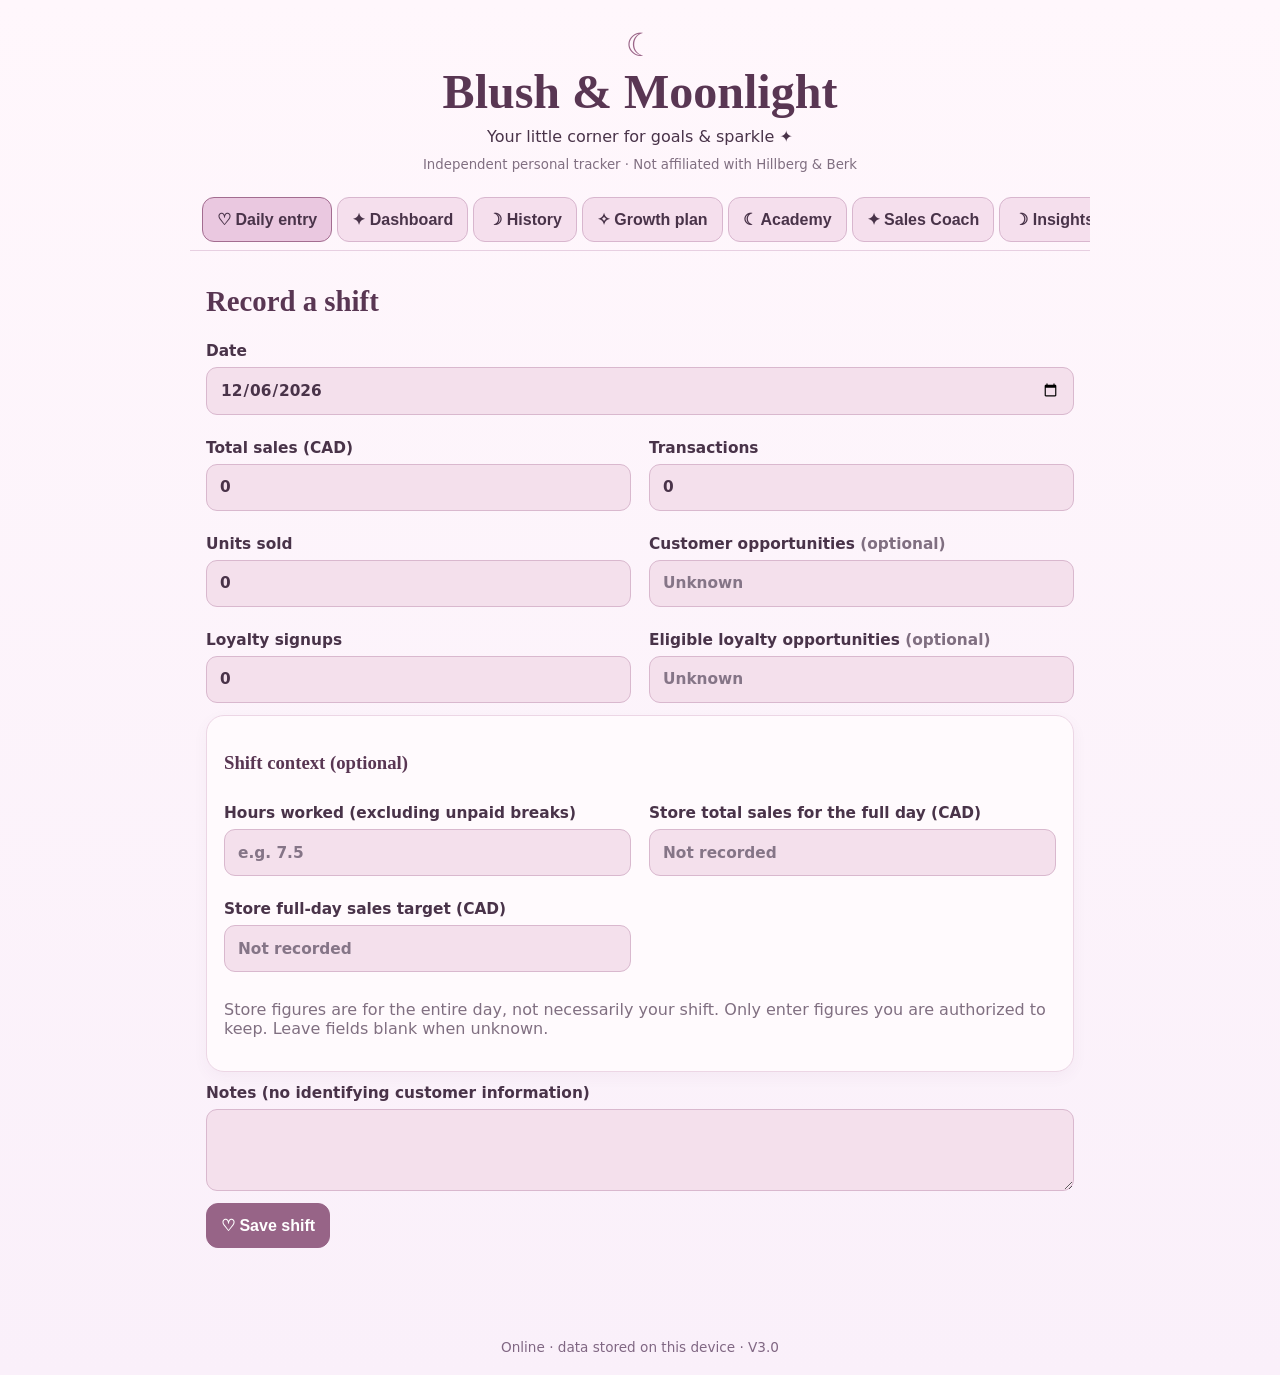
==== commit adc972cc: "Add files via upload" ====
--- a/blush_moonlight_v2/index.html
+++ b/blush_moonlight_v2/index.html
@@ -1,4 +1,4 @@
-<!doctype html><html lang="en"><head><meta charset="utf-8"><meta name="viewport" content="width=device-width,initial-scale=1,viewport-fit=cover"><meta name="theme-color" content="#754a70"><meta name="description" content="Offline personal jewelry sales tracker"><link rel="manifest" href="manifest.webmanifest"><link rel="icon" href="icons/icon-192.png"><link rel="stylesheet" href="style.css"><title>Blush & Moonlight</title></head><body><header><div class="moon">☾</div><h1>Blush & Moonlight</h1><p>Your little corner for goals & sparkle ✦</p><small>Independent personal tracker · Not affiliated with Hillberg & Berk</small></header><nav aria-label="Sections"><button data-page="entry" class="active">♡ Daily entry</button><button data-page="dashboard">✦ Dashboard</button><button data-page="history">☽ History</button><button data-page="development">✧ Growth plan</button><button data-page="academy">☾ Academy</button><button data-page="coach">✦ Sales Coach</button><button data-page="insights">☽ Insights</button><button data-page="goals">⚙ Goals & backup</button></nav><main><section id="entry" class="page"><h2>Record a shift</h2><form id="shiftForm"><label>Date<input type="date" id="date" required></label><div class="fields"><label>Total sales (CAD)<input id="sales" type="number" min="0" step="0.01" required value="0"></label><label>Transactions<input id="transactions" type="number" min="0" step="1" required value="0"></label><label>Units sold<input id="units" type="number" min="0" step="1" required value="0"></label><label>Customer opportunities <span class="hint">(optional)</span><input id="opportunities" type="number" min="0" step="1" placeholder="Unknown"></label><label>Loyalty signups<input id="signups" type="number" min="0" step="1" required value="0"></label><label>Eligible loyalty opportunities <span class="hint">(optional)</span><input id="eligible" type="number" min="0" step="1" placeholder="Unknown"></label></div><div class="panel"><h3>Shift context (optional)</h3><div class="fields"><label>Hours worked (excluding unpaid breaks)<input id="hoursWorked" type="number" min="0.25" max="24" step="0.25" placeholder="e.g. 7.5"></label><label>Store total sales for the full day (CAD)<input id="storeSales" type="number" min="0" step="0.01" placeholder="Not recorded"></label><label>Store full-day sales target (CAD)<input id="storeTarget" type="number" min="0" step="0.01" placeholder="Not recorded"></label></div><p class="hint">Store figures are for the entire day, not necessarily your shift. Only enter figures you are authorized to keep. Leave fields blank when unknown.</p></div><label>Notes (no identifying customer information)<textarea id="notes" rows="3" maxlength="500"></textarea></label><button class="primary" type="submit">♡ Save shift</button><p id="entryMessage" role="status"></p></form></section><section id="dashboard" class="page hidden"><h2>Performance overview</h2><label>Period<select id="period"><option value="week">This week (Mon–Sun)</option><option value="month">This month</option><option value="all">All time</option></select></label><div class="cards" id="cards"></div><div id="progress"></div><h3>Daily sales</h3><div id="bars"></div><h3>Little coaching notes ✦</h3><div id="coaching" class="panel"></div><aside class="santana-note" aria-label="A note for Santana"><div class="santana-note-title">♡ A Note for Santana ☠</div><p>I love you Santana and remember to tell yourself &quot;i've gotten a ton of work done today. ... a skele-ton.&quot; &lt;3</p><div class="santana-note-end">☾ ✧ ♡</div></aside></section><section id="history" class="page hidden"><h2>Saved shifts</h2><div id="historyList"></div></section><section id="development" class="page hidden">
+<!doctype html><html lang="en"><head><meta charset="utf-8"><meta name="viewport" content="width=device-width,initial-scale=1,viewport-fit=cover"><meta name="theme-color" content="#754a70"><meta name="description" content="Offline personal jewelry sales tracker"><link rel="manifest" href="manifest.webmanifest"><link rel="icon" href="icons/icon-192.png"><link rel="stylesheet" href="style.css"><title>Blush & Moonlight</title></head><body><header><div class="moon">☾</div><h1>Blush & Moonlight</h1><p>Your little corner for goals & sparkle ✦</p><small>Independent personal tracker · Not affiliated with Hillberg & Berk</small></header><nav aria-label="Sections"><button data-page="entry" class="active">♡ Daily entry</button><button data-page="dashboard">✦ Dashboard</button><button data-page="history">☽ History</button><button data-page="development">✧ Growth plan</button><button data-page="academy">☾ Academy</button><button data-page="coach">✦ Sales Coach</button><button data-page="insights">☽ Insights</button><button data-page="market">✧ Market Radar</button><button data-page="goals">⚙ Goals & backup</button></nav><main><section id="entry" class="page"><h2>Record a shift</h2><form id="shiftForm"><label>Date<input type="date" id="date" required></label><div class="fields"><label>Total sales (CAD)<input id="sales" type="number" min="0" step="0.01" required value="0"></label><label>Transactions<input id="transactions" type="number" min="0" step="1" required value="0"></label><label>Units sold<input id="units" type="number" min="0" step="1" required value="0"></label><label>Customer opportunities <span class="hint">(optional)</span><input id="opportunities" type="number" min="0" step="1" placeholder="Unknown"></label><label>Loyalty signups<input id="signups" type="number" min="0" step="1" required value="0"></label><label>Eligible loyalty opportunities <span class="hint">(optional)</span><input id="eligible" type="number" min="0" step="1" placeholder="Unknown"></label></div><div class="panel"><h3>Shift context (optional)</h3><div class="fields"><label>Hours worked (excluding unpaid breaks)<input id="hoursWorked" type="number" min="0.25" max="24" step="0.25" placeholder="e.g. 7.5"></label><label>Store total sales for the full day (CAD)<input id="storeSales" type="number" min="0" step="0.01" placeholder="Not recorded"></label><label>Store full-day sales target (CAD)<input id="storeTarget" type="number" min="0" step="0.01" placeholder="Not recorded"></label></div><p class="hint">Store figures are for the entire day, not necessarily your shift. Only enter figures you are authorized to keep. Leave fields blank when unknown.</p></div><label>Notes (no identifying customer information)<textarea id="notes" rows="3" maxlength="500"></textarea></label><button class="primary" type="submit">♡ Save shift</button><p id="entryMessage" role="status"></p></form></section><section id="dashboard" class="page hidden"><h2>Performance overview</h2><label>Period<select id="period"><option value="week">This week (Mon–Sun)</option><option value="month">This month</option><option value="all">All time</option></select></label><div class="cards" id="cards"></div><div id="progress"></div><h3>Daily sales</h3><div id="bars"></div><h3>Little coaching notes ✦</h3><div id="coaching" class="panel"></div><aside class="santana-note" aria-label="A note for Santana"><div class="santana-note-title">♡ A Note for Santana ☠</div><p>I love you Santana and remember to tell yourself &quot;i've gotten a ton of work done today. ... a skele-ton.&quot; &lt;3</p><div class="santana-note-end">☾ ✧ ♡</div></aside></section><section id="history" class="page hidden"><h2>Saved shifts</h2><div id="historyList"></div></section><section id="development" class="page hidden">
 <h2>✧ Your growth plan</h2><p>Three small areas of growth: selling thoughtfully, knowing your jewelry, and leading with care. All activities work offline.</p>
 <div id="gamePlan" class="panel"></div>
 <h3>Today's development check-in</h3>
@@ -17,4 +17,4 @@
 <h3>Jewelry knowledge mini-quiz</h3><div class="panel"><p id="quizQuestion"></p><div id="quizAnswers" class="quiz-answers"></div><p id="quizFeedback" role="status"></p><button type="button" id="nextQuestion">Next question ↻</button></div>
 <h3>Recent development</h3><div id="growthHistory"></div>
 <p class="hint">Learning content is general jewelry guidance, not verified employer-specific product or policy information. Check approved product documentation before making claims to customers.</p>
-</section><section id="academy" class="page hidden"><h2>☾ Moonlight Academy</h2><p>Short lessons, gentle progress, and practical skills. Your progress stays on this device.</p><h3>Performance trends</h3><div class="panel"><p>Compare recent shifts with the preceding period. Averages are calculated from recorded data, not estimated shifts.</p><label>Comparison window<select id="trendWindow"><option value="7">Last 7 days vs previous 7</option><option value="14">Last 14 days vs previous 14</option><option value="30">Last 30 days vs previous 30</option></select></label><div id="trendResults" aria-live="polite"></div></div><h3>Mini lessons</h3><div id="lessonList"></div><h3>Leadership scenarios</h3><div id="scenarioList"></div><h3>Little moon milestones ✧</h3><div id="achievements" class="panel"></div><p class="hint">Lessons provide general education. Confirm specific product materials, warranties, loyalty terms, and store policies using approved employer sources.</p></section><section id="coach" class="page hidden"><h2>✦ Personal Sales Coach</h2><p>Pick one gentle technique to practise, record what you tried, and compare your results over time. Everything stays on this device.</p><div id="coachRecommendation" class="panel" aria-live="polite"></div><h3>Technique tracker</h3><form id="coachForm" class="panel"><label>Shift date<input id="coachDate" type="date" required></label><label>Technique<select id="coachTechnique"><option value="discovery">Ask a thoughtful discovery question</option><option value="pairing">Offer a relevant coordinating piece</option><option value="loyalty">Explain approved loyalty benefits</option><option value="care">Share a verified care or styling tip</option></select></label><label>How many customer conversations did you practise it in? <span class="hint">(optional)</span><input id="coachCount" type="number" min="0" max="9999" step="1" placeholder="Not counted"></label><label>How did it feel?<select id="coachFeeling"><option value="comfortable">Comfortable</option><option value="learning">Still learning</option><option value="difficult">Challenging</option></select></label><label>Reflection (no names or confidential information)<textarea id="coachNotes" rows="2" maxlength="300" placeholder="What felt natural? What could improve?"></textarea></label><button class="primary" type="submit">Save technique practice</button><p id="coachMessage" role="status"></p></form><h3>What the numbers suggest</h3><div id="coachInsights" class="panel"></div><h3>Recent practice</h3><div id="coachHistory"></div><p class="hint">These are observational comparisons, not proof a technique caused sales to change. Foot traffic, promotions, shift length, and customer needs can all affect results. Respect customer choice and workplace policies.</p></section><section id="insights" class="page hidden"><h2>☽ Personal & store insights</h2><p>Compare your own sales fairly across shifts. Store figures are full-day context only.</p><label>Review period<select id="insightWindow"><option value="7">Last 7 days</option><option value="14">Last 14 days</option><option value="30">Last 30 days</option><option value="all">All recorded days</option></select></label><h3>Personal performance</h3><div id="personalInsights" class="cards"></div><div id="insightNotes" class="panel"></div><h3>Store overview (optional)</h3><div id="storeInsights" class="panel"></div><h3>Personal bests ✦</h3><div id="personalBests" class="panel"></div><h3>Weekly reflection</h3><div id="weeklyReflection" class="panel"></div><p class="hint">Comparisons are descriptive, not employee rankings. Full-day store sales may cover hours you did not work. Only save store figures with permission.</p></section><section id="goals" class="page hidden"><h2>Goals & privacy</h2><form id="goalsForm"><div class="fields"><label>Weekly sales target ($)<input id="goalSales" type="number" min="0" step="0.01"></label><label>Average transaction target ($)<input id="goalAtv" type="number" min="0" step="0.01"></label><label>Units per transaction target<input id="goalUpt" type="number" min="0" step="0.01"></label><label>Conversion target (%)<input id="goalConversion" type="number" min="0" max="100" step="0.1"></label><label>Loyalty signup target (%)<input id="goalLoyalty" type="number" min="0" max="100" step="0.1"></label></div><button class="primary" type="submit">Save goals</button></form><h3>Backups</h3><p>Data stays in this browser's local storage on this device. Export regularly: clearing site data, uninstalling, or losing your phone can erase it. Backups are unencrypted, so store them privately.</p><button id="export">Export JSON backup</button> <label class="filebtn">Import JSON backup<input id="import" type="file" accept="application/json,.json" hidden></label><button id="csv">Export shifts CSV</button><p id="backupMessage" role="status"></p><h3>Privacy</h3><p>No account, server, analytics, or external API. Do not enter customer names, contact details, or confidential company data. Only record figures your employer permits you to keep.</p></section></main><footer><span id="offlineStatus">Checking offline status…</span> · V2.4</footer><script src="app.js" defer></script></body></html>
+</section><section id="academy" class="page hidden"><h2>☾ Moonlight Academy</h2><p>Short lessons, gentle progress, and practical skills. Your progress stays on this device.</p><h3>Performance trends</h3><div class="panel"><p>Compare recent shifts with the preceding period. Averages are calculated from recorded data, not estimated shifts.</p><label>Comparison window<select id="trendWindow"><option value="7">Last 7 days vs previous 7</option><option value="14">Last 14 days vs previous 14</option><option value="30">Last 30 days vs previous 30</option></select></label><div id="trendResults" aria-live="polite"></div></div><h3>Mini lessons</h3><div id="lessonList"></div><h3>Leadership scenarios</h3><div id="scenarioList"></div><h3>Little moon milestones ✧</h3><div id="achievements" class="panel"></div><p class="hint">Lessons provide general education. Confirm specific product materials, warranties, loyalty terms, and store policies using approved employer sources.</p></section><section id="coach" class="page hidden"><h2>✦ Personal Sales Coach</h2><p>Pick one gentle technique to practise, record what you tried, and compare your results over time. Everything stays on this device.</p><div id="coachRecommendation" class="panel" aria-live="polite"></div><h3>Technique tracker</h3><form id="coachForm" class="panel"><label>Shift date<input id="coachDate" type="date" required></label><label>Technique<select id="coachTechnique"><option value="discovery">Ask a thoughtful discovery question</option><option value="pairing">Offer a relevant coordinating piece</option><option value="loyalty">Explain approved loyalty benefits</option><option value="care">Share a verified care or styling tip</option></select></label><label>How many customer conversations did you practise it in? <span class="hint">(optional)</span><input id="coachCount" type="number" min="0" max="9999" step="1" placeholder="Not counted"></label><label>How did it feel?<select id="coachFeeling"><option value="comfortable">Comfortable</option><option value="learning">Still learning</option><option value="difficult">Challenging</option></select></label><label>Reflection (no names or confidential information)<textarea id="coachNotes" rows="2" maxlength="300" placeholder="What felt natural? What could improve?"></textarea></label><button class="primary" type="submit">Save technique practice</button><p id="coachMessage" role="status"></p></form><h3>What the numbers suggest</h3><div id="coachInsights" class="panel"></div><h3>Recent practice</h3><div id="coachHistory"></div><p class="hint">These are observational comparisons, not proof a technique caused sales to change. Foot traffic, promotions, shift length, and customer needs can all affect results. Respect customer choice and workplace policies.</p></section><section id="insights" class="page hidden"><h2>☽ Personal & store insights</h2><p>Compare your own sales fairly across shifts. Store figures are full-day context only.</p><label>Review period<select id="insightWindow"><option value="7">Last 7 days</option><option value="14">Last 14 days</option><option value="30">Last 30 days</option><option value="all">All recorded days</option></select></label><h3>Personal performance</h3><div id="personalInsights" class="cards"></div><div id="insightNotes" class="panel"></div><h3>Store overview (optional)</h3><div id="storeInsights" class="panel"></div><h3>Personal bests ✦</h3><div id="personalBests" class="panel"></div><h3>Weekly reflection</h3><div id="weeklyReflection" class="panel"></div><p class="hint">Comparisons are descriptive, not employee rankings. Full-day store sales may cover hours you did not work. Only save store figures with permission.</p></section><section id="market" class="page hidden"><h2>✧ Moonlight Market Radar</h2><p>Public jewelry research, organized into three areas. This starter library is saved with the app for offline reading. It does not automatically update.</p><div class="panel"><strong>Research snapshot: October 2026</strong><p class="hint">These are sourced observations, not forecasts for Santana’s specific store. Open original sources online to check for updates.</p><label>Research area<select id="marketArea"><option value="canada">Canada & Saskatchewan</option><option value="global">Global jewelry trends</option><option value="brands">Hillberg & Berk and competitors</option></select></label><div id="marketCards"></div></div><h3>Seasonal opportunity planner</h3><div id="marketCalendar" class="panel"></div><h3>My research notes</h3><p>Save a non-confidential idea to revisit later. Notes stay on this device and are included in JSON backups.</p><form id="marketNoteForm" class="panel"><label>Research topic<input id="marketNoteTopic" maxlength="90" required placeholder="e.g. Gift options for budget-conscious shoppers"></label><label>Observation or question<textarea id="marketNoteText" rows="3" maxlength="500" required></textarea></label><button class="primary" type="submit">Save research note</button><p id="marketNoteStatus" role="status"></p></form><div id="marketNotes"></div><p class="hint">Independent personal learning tool. No affiliation with Hillberg & Berk or the other retailers named. Never copy confidential workplace information into research notes.</p></section><section id="goals" class="page hidden"><h2>Goals & privacy</h2><form id="goalsForm"><div class="fields"><label>Weekly sales target ($)<input id="goalSales" type="number" min="0" step="0.01"></label><label>Average transaction target ($)<input id="goalAtv" type="number" min="0" step="0.01"></label><label>Units per transaction target<input id="goalUpt" type="number" min="0" step="0.01"></label><label>Conversion target (%)<input id="goalConversion" type="number" min="0" max="100" step="0.1"></label><label>Loyalty signup target (%)<input id="goalLoyalty" type="number" min="0" max="100" step="0.1"></label></div><button class="primary" type="submit">Save goals</button></form><h3>Backups</h3><p>Data stays in this browser's local storage on this device. Export regularly: clearing site data, uninstalling, or losing your phone can erase it. Backups are unencrypted, so store them privately.</p><button id="export">Export JSON backup</button> <label class="filebtn">Import JSON backup<input id="import" type="file" accept="application/json,.json" hidden></label><button id="csv">Export shifts CSV</button><p id="backupMessage" role="status"></p><h3>Privacy</h3><p>No account, server, analytics, or external API. Do not enter customer names, contact details, or confidential company data. Only record figures your employer permits you to keep.</p></section></main><footer><span id="offlineStatus">Checking offline status…</span> · V3.0</footer><script src="app.js" defer></script></body></html>
--- a/blush_moonlight_v2/style.css
+++ b/blush_moonlight_v2/style.css
@@ -14,3 +14,5 @@
 #coachRecommendation h3{margin-top:0}#coachInsights p{line-height:1.55}#coachHistory .historyrow{overflow-wrap:anywhere}
 
 #insights .panel p{line-height:1.55}#insights .cards{margin-bottom:16px}
+
+.market-card{background:#fff9fc;border:1px solid #e9d6e5;border-radius:14px;padding:15px;margin:12px 0;overflow-wrap:anywhere}.market-card h3{margin-top:0}.market-card a{color:#754a70;font-weight:650}.market-card p{line-height:1.5}
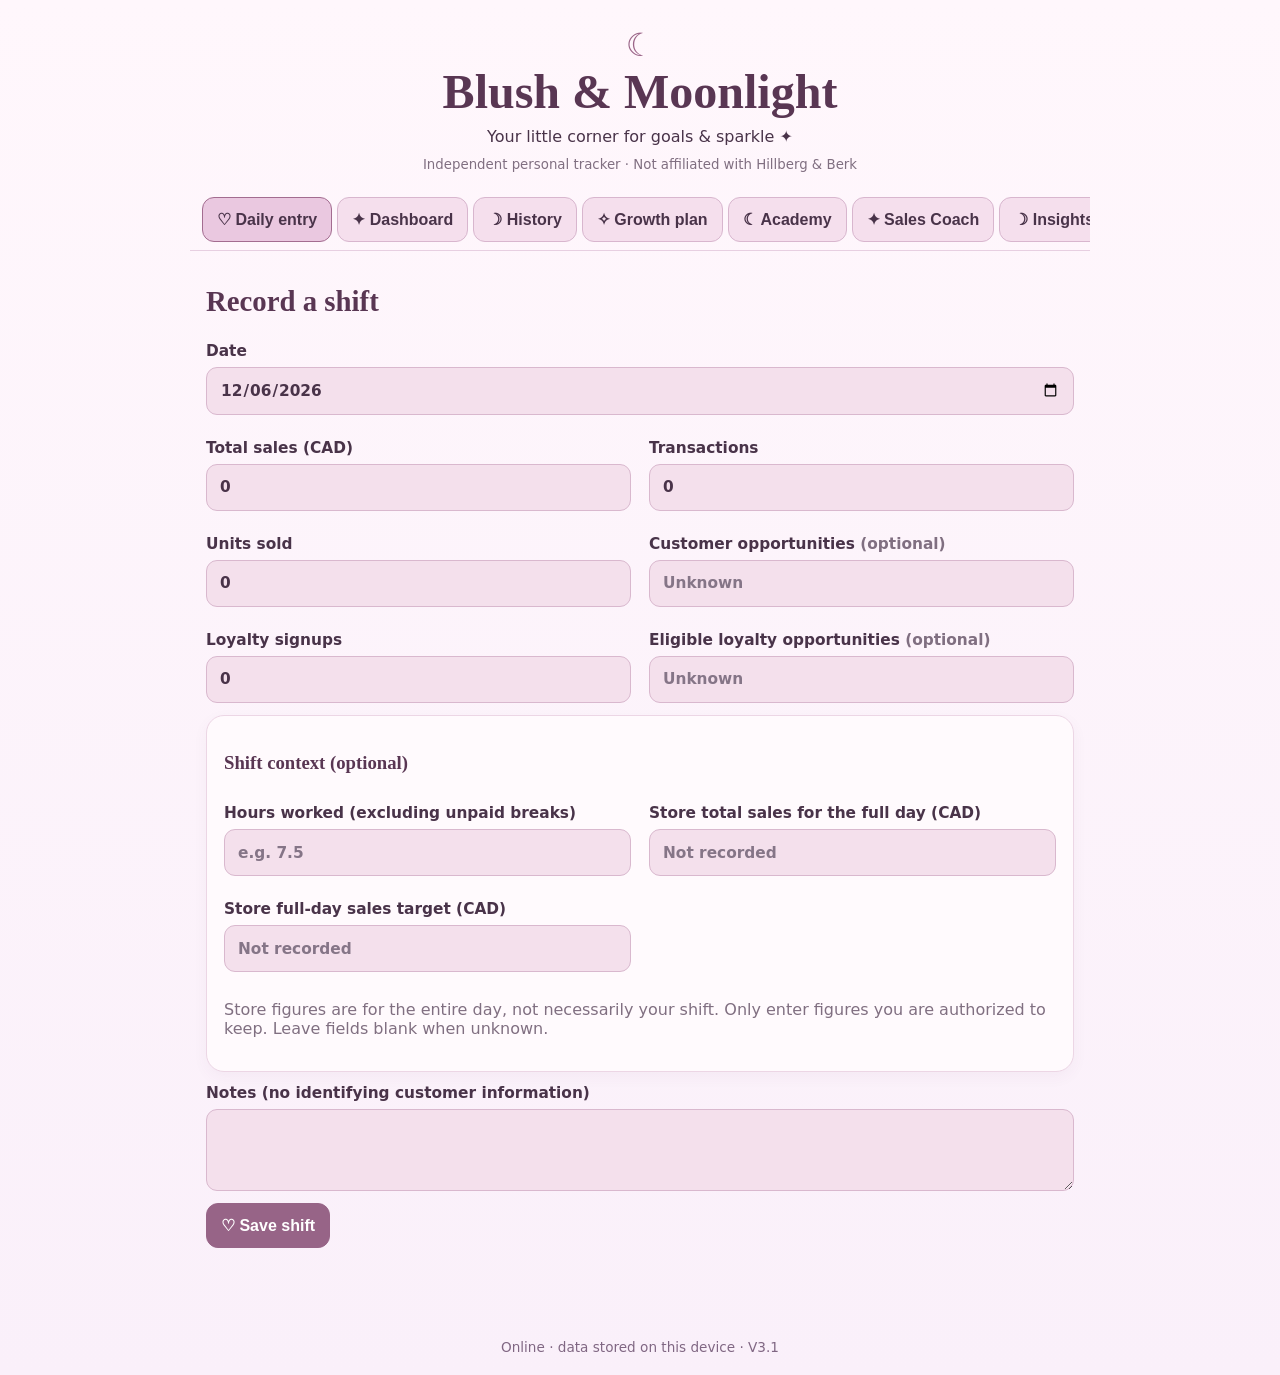
==== commit 7268b73b: "Add files via upload" ====
--- a/blush_moonlight_v2/index.html
+++ b/blush_moonlight_v2/index.html
@@ -17,4 +17,4 @@
 <h3>Jewelry knowledge mini-quiz</h3><div class="panel"><p id="quizQuestion"></p><div id="quizAnswers" class="quiz-answers"></div><p id="quizFeedback" role="status"></p><button type="button" id="nextQuestion">Next question ↻</button></div>
 <h3>Recent development</h3><div id="growthHistory"></div>
 <p class="hint">Learning content is general jewelry guidance, not verified employer-specific product or policy information. Check approved product documentation before making claims to customers.</p>
-</section><section id="academy" class="page hidden"><h2>☾ Moonlight Academy</h2><p>Short lessons, gentle progress, and practical skills. Your progress stays on this device.</p><h3>Performance trends</h3><div class="panel"><p>Compare recent shifts with the preceding period. Averages are calculated from recorded data, not estimated shifts.</p><label>Comparison window<select id="trendWindow"><option value="7">Last 7 days vs previous 7</option><option value="14">Last 14 days vs previous 14</option><option value="30">Last 30 days vs previous 30</option></select></label><div id="trendResults" aria-live="polite"></div></div><h3>Mini lessons</h3><div id="lessonList"></div><h3>Leadership scenarios</h3><div id="scenarioList"></div><h3>Little moon milestones ✧</h3><div id="achievements" class="panel"></div><p class="hint">Lessons provide general education. Confirm specific product materials, warranties, loyalty terms, and store policies using approved employer sources.</p></section><section id="coach" class="page hidden"><h2>✦ Personal Sales Coach</h2><p>Pick one gentle technique to practise, record what you tried, and compare your results over time. Everything stays on this device.</p><div id="coachRecommendation" class="panel" aria-live="polite"></div><h3>Technique tracker</h3><form id="coachForm" class="panel"><label>Shift date<input id="coachDate" type="date" required></label><label>Technique<select id="coachTechnique"><option value="discovery">Ask a thoughtful discovery question</option><option value="pairing">Offer a relevant coordinating piece</option><option value="loyalty">Explain approved loyalty benefits</option><option value="care">Share a verified care or styling tip</option></select></label><label>How many customer conversations did you practise it in? <span class="hint">(optional)</span><input id="coachCount" type="number" min="0" max="9999" step="1" placeholder="Not counted"></label><label>How did it feel?<select id="coachFeeling"><option value="comfortable">Comfortable</option><option value="learning">Still learning</option><option value="difficult">Challenging</option></select></label><label>Reflection (no names or confidential information)<textarea id="coachNotes" rows="2" maxlength="300" placeholder="What felt natural? What could improve?"></textarea></label><button class="primary" type="submit">Save technique practice</button><p id="coachMessage" role="status"></p></form><h3>What the numbers suggest</h3><div id="coachInsights" class="panel"></div><h3>Recent practice</h3><div id="coachHistory"></div><p class="hint">These are observational comparisons, not proof a technique caused sales to change. Foot traffic, promotions, shift length, and customer needs can all affect results. Respect customer choice and workplace policies.</p></section><section id="insights" class="page hidden"><h2>☽ Personal & store insights</h2><p>Compare your own sales fairly across shifts. Store figures are full-day context only.</p><label>Review period<select id="insightWindow"><option value="7">Last 7 days</option><option value="14">Last 14 days</option><option value="30">Last 30 days</option><option value="all">All recorded days</option></select></label><h3>Personal performance</h3><div id="personalInsights" class="cards"></div><div id="insightNotes" class="panel"></div><h3>Store overview (optional)</h3><div id="storeInsights" class="panel"></div><h3>Personal bests ✦</h3><div id="personalBests" class="panel"></div><h3>Weekly reflection</h3><div id="weeklyReflection" class="panel"></div><p class="hint">Comparisons are descriptive, not employee rankings. Full-day store sales may cover hours you did not work. Only save store figures with permission.</p></section><section id="market" class="page hidden"><h2>✧ Moonlight Market Radar</h2><p>Public jewelry research, organized into three areas. This starter library is saved with the app for offline reading. It does not automatically update.</p><div class="panel"><strong>Research snapshot: October 2026</strong><p class="hint">These are sourced observations, not forecasts for Santana’s specific store. Open original sources online to check for updates.</p><label>Research area<select id="marketArea"><option value="canada">Canada & Saskatchewan</option><option value="global">Global jewelry trends</option><option value="brands">Hillberg & Berk and competitors</option></select></label><div id="marketCards"></div></div><h3>Seasonal opportunity planner</h3><div id="marketCalendar" class="panel"></div><h3>My research notes</h3><p>Save a non-confidential idea to revisit later. Notes stay on this device and are included in JSON backups.</p><form id="marketNoteForm" class="panel"><label>Research topic<input id="marketNoteTopic" maxlength="90" required placeholder="e.g. Gift options for budget-conscious shoppers"></label><label>Observation or question<textarea id="marketNoteText" rows="3" maxlength="500" required></textarea></label><button class="primary" type="submit">Save research note</button><p id="marketNoteStatus" role="status"></p></form><div id="marketNotes"></div><p class="hint">Independent personal learning tool. No affiliation with Hillberg & Berk or the other retailers named. Never copy confidential workplace information into research notes.</p></section><section id="goals" class="page hidden"><h2>Goals & privacy</h2><form id="goalsForm"><div class="fields"><label>Weekly sales target ($)<input id="goalSales" type="number" min="0" step="0.01"></label><label>Average transaction target ($)<input id="goalAtv" type="number" min="0" step="0.01"></label><label>Units per transaction target<input id="goalUpt" type="number" min="0" step="0.01"></label><label>Conversion target (%)<input id="goalConversion" type="number" min="0" max="100" step="0.1"></label><label>Loyalty signup target (%)<input id="goalLoyalty" type="number" min="0" max="100" step="0.1"></label></div><button class="primary" type="submit">Save goals</button></form><h3>Backups</h3><p>Data stays in this browser's local storage on this device. Export regularly: clearing site data, uninstalling, or losing your phone can erase it. Backups are unencrypted, so store them privately.</p><button id="export">Export JSON backup</button> <label class="filebtn">Import JSON backup<input id="import" type="file" accept="application/json,.json" hidden></label><button id="csv">Export shifts CSV</button><p id="backupMessage" role="status"></p><h3>Privacy</h3><p>No account, server, analytics, or external API. Do not enter customer names, contact details, or confidential company data. Only record figures your employer permits you to keep.</p></section></main><footer><span id="offlineStatus">Checking offline status…</span> · V3.0</footer><script src="app.js" defer></script></body></html>
+</section><section id="academy" class="page hidden"><h2>☾ Moonlight Academy</h2><p>Short lessons, gentle progress, and practical skills. Your progress stays on this device.</p><h3>Performance trends</h3><div class="panel"><p>Compare recent shifts with the preceding period. Averages are calculated from recorded data, not estimated shifts.</p><label>Comparison window<select id="trendWindow"><option value="7">Last 7 days vs previous 7</option><option value="14">Last 14 days vs previous 14</option><option value="30">Last 30 days vs previous 30</option></select></label><div id="trendResults" aria-live="polite"></div></div><h3>Mini lessons</h3><div id="lessonList"></div><h3>Leadership scenarios</h3><div id="scenarioList"></div><h3>Little moon milestones ✧</h3><div id="achievements" class="panel"></div><p class="hint">Lessons provide general education. Confirm specific product materials, warranties, loyalty terms, and store policies using approved employer sources.</p></section><section id="coach" class="page hidden"><h2>✦ Personal Sales Coach</h2><p>Pick one gentle technique to practise, record what you tried, and compare your results over time. Everything stays on this device.</p><div id="coachRecommendation" class="panel" aria-live="polite"></div><h3>Technique tracker</h3><form id="coachForm" class="panel"><label>Shift date<input id="coachDate" type="date" required></label><label>Technique<select id="coachTechnique"><option value="discovery">Ask a thoughtful discovery question</option><option value="pairing">Offer a relevant coordinating piece</option><option value="loyalty">Explain approved loyalty benefits</option><option value="care">Share a verified care or styling tip</option></select></label><label>How many customer conversations did you practise it in? <span class="hint">(optional)</span><input id="coachCount" type="number" min="0" max="9999" step="1" placeholder="Not counted"></label><label>How did it feel?<select id="coachFeeling"><option value="comfortable">Comfortable</option><option value="learning">Still learning</option><option value="difficult">Challenging</option></select></label><label>Reflection (no names or confidential information)<textarea id="coachNotes" rows="2" maxlength="300" placeholder="What felt natural? What could improve?"></textarea></label><button class="primary" type="submit">Save technique practice</button><p id="coachMessage" role="status"></p></form><h3>What the numbers suggest</h3><div id="coachInsights" class="panel"></div><h3>Recent practice</h3><div id="coachHistory"></div><p class="hint">These are observational comparisons, not proof a technique caused sales to change. Foot traffic, promotions, shift length, and customer needs can all affect results. Respect customer choice and workplace policies.</p></section><section id="insights" class="page hidden"><h2>☽ Personal & store insights</h2><p>Compare your own sales fairly across shifts. Store figures are full-day context only.</p><label>Review period<select id="insightWindow"><option value="7">Last 7 days</option><option value="14">Last 14 days</option><option value="30">Last 30 days</option><option value="all">All recorded days</option></select></label><h3>Personal performance</h3><div id="personalInsights" class="cards"></div><div id="insightNotes" class="panel"></div><h3>Store overview (optional)</h3><div id="storeInsights" class="panel"></div><h3>Personal bests ✦</h3><div id="personalBests" class="panel"></div><h3>Weekly reflection</h3><div id="weeklyReflection" class="panel"></div><p class="hint">Comparisons are descriptive, not employee rankings. Full-day store sales may cover hours you did not work. Only save store figures with permission.</p></section><section id="market" class="page hidden"><h2>✧ Moonlight Market Radar</h2><p>Public jewelry research, organized into three areas. The dated research library works offline. Weekly public headline updates are available when connected; cached headlines remain readable offline.</p><div class="panel"><strong>Research snapshot: October 2026</strong><p class="hint">These are sourced observations, not forecasts for Santana’s specific store. Open original sources online to check for updates.</p><label>Research area<select id="marketArea"><option value="canada">Canada & Saskatchewan</option><option value="global">Global jewelry trends</option><option value="brands">Hillberg & Berk and competitors</option></select></label><div id="marketCards"></div></div><h3>Weekly public market headlines</h3><div class="panel"><p class="hint">Automatically collected public headlines are research leads, not verified claims or personal sales forecasts. Open each source to assess it.</p><p id="liveMarketStatus" role="status">Checking cached headlines…</p><button type="button" id="refreshMarket">Check for new headlines</button><div id="liveMarketCards"></div></div><h3>Seasonal opportunity planner</h3><div id="marketCalendar" class="panel"></div><h3>My research notes</h3><p>Save a non-confidential idea to revisit later. Notes stay on this device and are included in JSON backups.</p><form id="marketNoteForm" class="panel"><label>Research topic<input id="marketNoteTopic" maxlength="90" required placeholder="e.g. Gift options for budget-conscious shoppers"></label><label>Observation or question<textarea id="marketNoteText" rows="3" maxlength="500" required></textarea></label><button class="primary" type="submit">Save research note</button><p id="marketNoteStatus" role="status"></p></form><div id="marketNotes"></div><p class="hint">Independent personal learning tool. No affiliation with Hillberg & Berk or the other retailers named. Never copy confidential workplace information into research notes.</p></section><section id="goals" class="page hidden"><h2>Goals & privacy</h2><form id="goalsForm"><div class="fields"><label>Weekly sales target ($)<input id="goalSales" type="number" min="0" step="0.01"></label><label>Average transaction target ($)<input id="goalAtv" type="number" min="0" step="0.01"></label><label>Units per transaction target<input id="goalUpt" type="number" min="0" step="0.01"></label><label>Conversion target (%)<input id="goalConversion" type="number" min="0" max="100" step="0.1"></label><label>Loyalty signup target (%)<input id="goalLoyalty" type="number" min="0" max="100" step="0.1"></label></div><button class="primary" type="submit">Save goals</button></form><h3>Backups</h3><p>Data stays in this browser's local storage on this device. Export regularly: clearing site data, uninstalling, or losing your phone can erase it. Backups are unencrypted, so store them privately.</p><button id="export">Export JSON backup</button> <label class="filebtn">Import JSON backup<input id="import" type="file" accept="application/json,.json" hidden></label><button id="csv">Export shifts CSV</button><p id="backupMessage" role="status"></p><h3>Privacy</h3><p>No account or analytics. Market Radar downloads a public JSON headline feed when online; personal sales data is never sent to it. Do not enter customer names, contact details, or confidential company data. Only record figures your employer permits you to keep.</p></section></main><footer><span id="offlineStatus">Checking offline status…</span> · V3.1</footer><script src="app.js" defer></script></body></html>
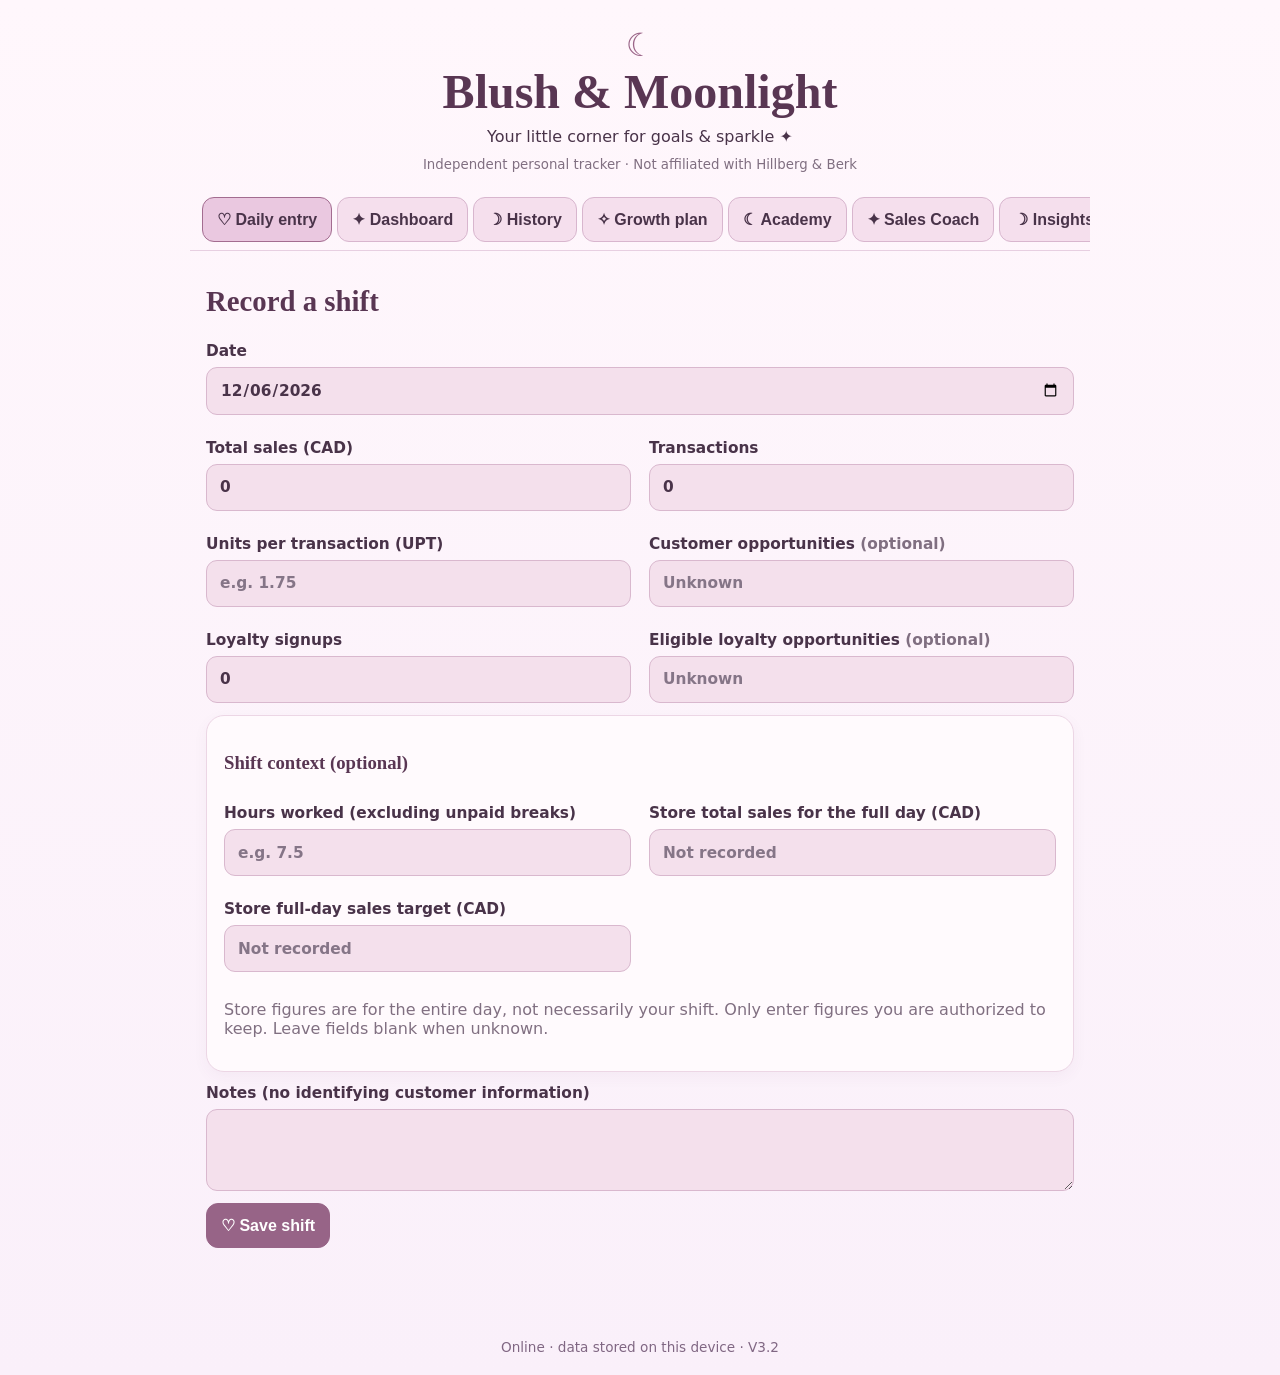
==== commit f24ecd90: "Add files via upload" ====
--- a/blush_moonlight_v2/index.html
+++ b/blush_moonlight_v2/index.html
@@ -1,4 +1,4 @@
-<!doctype html><html lang="en"><head><meta charset="utf-8"><meta name="viewport" content="width=device-width,initial-scale=1,viewport-fit=cover"><meta name="theme-color" content="#754a70"><meta name="description" content="Offline personal jewelry sales tracker"><link rel="manifest" href="manifest.webmanifest"><link rel="icon" href="icons/icon-192.png"><link rel="stylesheet" href="style.css"><title>Blush & Moonlight</title></head><body><header><div class="moon">☾</div><h1>Blush & Moonlight</h1><p>Your little corner for goals & sparkle ✦</p><small>Independent personal tracker · Not affiliated with Hillberg & Berk</small></header><nav aria-label="Sections"><button data-page="entry" class="active">♡ Daily entry</button><button data-page="dashboard">✦ Dashboard</button><button data-page="history">☽ History</button><button data-page="development">✧ Growth plan</button><button data-page="academy">☾ Academy</button><button data-page="coach">✦ Sales Coach</button><button data-page="insights">☽ Insights</button><button data-page="market">✧ Market Radar</button><button data-page="goals">⚙ Goals & backup</button></nav><main><section id="entry" class="page"><h2>Record a shift</h2><form id="shiftForm"><label>Date<input type="date" id="date" required></label><div class="fields"><label>Total sales (CAD)<input id="sales" type="number" min="0" step="0.01" required value="0"></label><label>Transactions<input id="transactions" type="number" min="0" step="1" required value="0"></label><label>Units sold<input id="units" type="number" min="0" step="1" required value="0"></label><label>Customer opportunities <span class="hint">(optional)</span><input id="opportunities" type="number" min="0" step="1" placeholder="Unknown"></label><label>Loyalty signups<input id="signups" type="number" min="0" step="1" required value="0"></label><label>Eligible loyalty opportunities <span class="hint">(optional)</span><input id="eligible" type="number" min="0" step="1" placeholder="Unknown"></label></div><div class="panel"><h3>Shift context (optional)</h3><div class="fields"><label>Hours worked (excluding unpaid breaks)<input id="hoursWorked" type="number" min="0.25" max="24" step="0.25" placeholder="e.g. 7.5"></label><label>Store total sales for the full day (CAD)<input id="storeSales" type="number" min="0" step="0.01" placeholder="Not recorded"></label><label>Store full-day sales target (CAD)<input id="storeTarget" type="number" min="0" step="0.01" placeholder="Not recorded"></label></div><p class="hint">Store figures are for the entire day, not necessarily your shift. Only enter figures you are authorized to keep. Leave fields blank when unknown.</p></div><label>Notes (no identifying customer information)<textarea id="notes" rows="3" maxlength="500"></textarea></label><button class="primary" type="submit">♡ Save shift</button><p id="entryMessage" role="status"></p></form></section><section id="dashboard" class="page hidden"><h2>Performance overview</h2><label>Period<select id="period"><option value="week">This week (Mon–Sun)</option><option value="month">This month</option><option value="all">All time</option></select></label><div class="cards" id="cards"></div><div id="progress"></div><h3>Daily sales</h3><div id="bars"></div><h3>Little coaching notes ✦</h3><div id="coaching" class="panel"></div><aside class="santana-note" aria-label="A note for Santana"><div class="santana-note-title">♡ A Note for Santana ☠</div><p>I love you Santana and remember to tell yourself &quot;i've gotten a ton of work done today. ... a skele-ton.&quot; &lt;3</p><div class="santana-note-end">☾ ✧ ♡</div></aside></section><section id="history" class="page hidden"><h2>Saved shifts</h2><div id="historyList"></div></section><section id="development" class="page hidden">
+<!doctype html><html lang="en"><head><meta charset="utf-8"><meta name="viewport" content="width=device-width,initial-scale=1,viewport-fit=cover"><meta name="theme-color" content="#754a70"><meta name="description" content="Offline personal jewelry sales tracker"><link rel="manifest" href="manifest.webmanifest"><link rel="icon" href="icons/icon-192.png"><link rel="stylesheet" href="style.css"><title>Blush & Moonlight</title></head><body><header><div class="moon">☾</div><h1>Blush & Moonlight</h1><p>Your little corner for goals & sparkle ✦</p><small>Independent personal tracker · Not affiliated with Hillberg & Berk</small></header><nav aria-label="Sections"><button data-page="entry" class="active">♡ Daily entry</button><button data-page="dashboard">✦ Dashboard</button><button data-page="history">☽ History</button><button data-page="development">✧ Growth plan</button><button data-page="academy">☾ Academy</button><button data-page="coach">✦ Sales Coach</button><button data-page="insights">☽ Insights</button><button data-page="market">✧ Market Radar</button><button data-page="goals">⚙ Goals & backup</button></nav><main><section id="entry" class="page"><h2>Record a shift</h2><form id="shiftForm"><label>Date<input type="date" id="date" required></label><div class="fields"><label>Total sales (CAD)<input id="sales" type="number" min="0" step="0.01" required value="0"></label><label>Transactions<input id="transactions" type="number" min="0" step="1" required value="0"></label><label>Units per transaction (UPT)<input id="upt" type="number" min="0" max="100" step="0.01" required placeholder="e.g. 1.75"></label><label>Customer opportunities <span class="hint">(optional)</span><input id="opportunities" type="number" min="0" step="1" placeholder="Unknown"></label><label>Loyalty signups<input id="signups" type="number" min="0" step="1" required value="0"></label><label>Eligible loyalty opportunities <span class="hint">(optional)</span><input id="eligible" type="number" min="0" step="1" placeholder="Unknown"></label></div><div class="panel"><h3>Shift context (optional)</h3><div class="fields"><label>Hours worked (excluding unpaid breaks)<input id="hoursWorked" type="number" min="0.25" max="24" step="0.25" placeholder="e.g. 7.5"></label><label>Store total sales for the full day (CAD)<input id="storeSales" type="number" min="0" step="0.01" placeholder="Not recorded"></label><label>Store full-day sales target (CAD)<input id="storeTarget" type="number" min="0" step="0.01" placeholder="Not recorded"></label></div><p class="hint">Store figures are for the entire day, not necessarily your shift. Only enter figures you are authorized to keep. Leave fields blank when unknown.</p></div><label>Notes (no identifying customer information)<textarea id="notes" rows="3" maxlength="500"></textarea></label><button class="primary" type="submit">♡ Save shift</button><p id="entryMessage" role="status"></p></form></section><section id="dashboard" class="page hidden"><h2>Performance overview</h2><label>Period<select id="period"><option value="week">This week (Mon–Sun)</option><option value="month">This month</option><option value="all">All time</option></select></label><div class="cards" id="cards"></div><div id="progress"></div><h3>Daily sales</h3><div id="bars"></div><h3>Little coaching notes ✦</h3><div id="coaching" class="panel"></div><aside class="santana-note" aria-label="A note for Santana"><div class="santana-note-title">♡ A Note for Santana ☠</div><p>I love you Santana and remember to tell yourself &quot;i've gotten a ton of work done today. ... a skele-ton.&quot; &lt;3</p><div class="santana-note-end">☾ ✧ ♡</div></aside></section><section id="history" class="page hidden"><h2>Saved shifts</h2><div id="historyList"></div></section><section id="development" class="page hidden">
 <h2>✧ Your growth plan</h2><p>Three small areas of growth: selling thoughtfully, knowing your jewelry, and leading with care. All activities work offline.</p>
 <div id="gamePlan" class="panel"></div>
 <h3>Today's development check-in</h3>
@@ -17,4 +17,4 @@
 <h3>Jewelry knowledge mini-quiz</h3><div class="panel"><p id="quizQuestion"></p><div id="quizAnswers" class="quiz-answers"></div><p id="quizFeedback" role="status"></p><button type="button" id="nextQuestion">Next question ↻</button></div>
 <h3>Recent development</h3><div id="growthHistory"></div>
 <p class="hint">Learning content is general jewelry guidance, not verified employer-specific product or policy information. Check approved product documentation before making claims to customers.</p>
-</section><section id="academy" class="page hidden"><h2>☾ Moonlight Academy</h2><p>Short lessons, gentle progress, and practical skills. Your progress stays on this device.</p><h3>Performance trends</h3><div class="panel"><p>Compare recent shifts with the preceding period. Averages are calculated from recorded data, not estimated shifts.</p><label>Comparison window<select id="trendWindow"><option value="7">Last 7 days vs previous 7</option><option value="14">Last 14 days vs previous 14</option><option value="30">Last 30 days vs previous 30</option></select></label><div id="trendResults" aria-live="polite"></div></div><h3>Mini lessons</h3><div id="lessonList"></div><h3>Leadership scenarios</h3><div id="scenarioList"></div><h3>Little moon milestones ✧</h3><div id="achievements" class="panel"></div><p class="hint">Lessons provide general education. Confirm specific product materials, warranties, loyalty terms, and store policies using approved employer sources.</p></section><section id="coach" class="page hidden"><h2>✦ Personal Sales Coach</h2><p>Pick one gentle technique to practise, record what you tried, and compare your results over time. Everything stays on this device.</p><div id="coachRecommendation" class="panel" aria-live="polite"></div><h3>Technique tracker</h3><form id="coachForm" class="panel"><label>Shift date<input id="coachDate" type="date" required></label><label>Technique<select id="coachTechnique"><option value="discovery">Ask a thoughtful discovery question</option><option value="pairing">Offer a relevant coordinating piece</option><option value="loyalty">Explain approved loyalty benefits</option><option value="care">Share a verified care or styling tip</option></select></label><label>How many customer conversations did you practise it in? <span class="hint">(optional)</span><input id="coachCount" type="number" min="0" max="9999" step="1" placeholder="Not counted"></label><label>How did it feel?<select id="coachFeeling"><option value="comfortable">Comfortable</option><option value="learning">Still learning</option><option value="difficult">Challenging</option></select></label><label>Reflection (no names or confidential information)<textarea id="coachNotes" rows="2" maxlength="300" placeholder="What felt natural? What could improve?"></textarea></label><button class="primary" type="submit">Save technique practice</button><p id="coachMessage" role="status"></p></form><h3>What the numbers suggest</h3><div id="coachInsights" class="panel"></div><h3>Recent practice</h3><div id="coachHistory"></div><p class="hint">These are observational comparisons, not proof a technique caused sales to change. Foot traffic, promotions, shift length, and customer needs can all affect results. Respect customer choice and workplace policies.</p></section><section id="insights" class="page hidden"><h2>☽ Personal & store insights</h2><p>Compare your own sales fairly across shifts. Store figures are full-day context only.</p><label>Review period<select id="insightWindow"><option value="7">Last 7 days</option><option value="14">Last 14 days</option><option value="30">Last 30 days</option><option value="all">All recorded days</option></select></label><h3>Personal performance</h3><div id="personalInsights" class="cards"></div><div id="insightNotes" class="panel"></div><h3>Store overview (optional)</h3><div id="storeInsights" class="panel"></div><h3>Personal bests ✦</h3><div id="personalBests" class="panel"></div><h3>Weekly reflection</h3><div id="weeklyReflection" class="panel"></div><p class="hint">Comparisons are descriptive, not employee rankings. Full-day store sales may cover hours you did not work. Only save store figures with permission.</p></section><section id="market" class="page hidden"><h2>✧ Moonlight Market Radar</h2><p>Public jewelry research, organized into three areas. The dated research library works offline. Weekly public headline updates are available when connected; cached headlines remain readable offline.</p><div class="panel"><strong>Research snapshot: October 2026</strong><p class="hint">These are sourced observations, not forecasts for Santana’s specific store. Open original sources online to check for updates.</p><label>Research area<select id="marketArea"><option value="canada">Canada & Saskatchewan</option><option value="global">Global jewelry trends</option><option value="brands">Hillberg & Berk and competitors</option></select></label><div id="marketCards"></div></div><h3>Weekly public market headlines</h3><div class="panel"><p class="hint">Automatically collected public headlines are research leads, not verified claims or personal sales forecasts. Open each source to assess it.</p><p id="liveMarketStatus" role="status">Checking cached headlines…</p><button type="button" id="refreshMarket">Check for new headlines</button><div id="liveMarketCards"></div></div><h3>Seasonal opportunity planner</h3><div id="marketCalendar" class="panel"></div><h3>My research notes</h3><p>Save a non-confidential idea to revisit later. Notes stay on this device and are included in JSON backups.</p><form id="marketNoteForm" class="panel"><label>Research topic<input id="marketNoteTopic" maxlength="90" required placeholder="e.g. Gift options for budget-conscious shoppers"></label><label>Observation or question<textarea id="marketNoteText" rows="3" maxlength="500" required></textarea></label><button class="primary" type="submit">Save research note</button><p id="marketNoteStatus" role="status"></p></form><div id="marketNotes"></div><p class="hint">Independent personal learning tool. No affiliation with Hillberg & Berk or the other retailers named. Never copy confidential workplace information into research notes.</p></section><section id="goals" class="page hidden"><h2>Goals & privacy</h2><form id="goalsForm"><div class="fields"><label>Weekly sales target ($)<input id="goalSales" type="number" min="0" step="0.01"></label><label>Average transaction target ($)<input id="goalAtv" type="number" min="0" step="0.01"></label><label>Units per transaction target<input id="goalUpt" type="number" min="0" step="0.01"></label><label>Conversion target (%)<input id="goalConversion" type="number" min="0" max="100" step="0.1"></label><label>Loyalty signup target (%)<input id="goalLoyalty" type="number" min="0" max="100" step="0.1"></label></div><button class="primary" type="submit">Save goals</button></form><h3>Backups</h3><p>Data stays in this browser's local storage on this device. Export regularly: clearing site data, uninstalling, or losing your phone can erase it. Backups are unencrypted, so store them privately.</p><button id="export">Export JSON backup</button> <label class="filebtn">Import JSON backup<input id="import" type="file" accept="application/json,.json" hidden></label><button id="csv">Export shifts CSV</button><p id="backupMessage" role="status"></p><h3>Privacy</h3><p>No account or analytics. Market Radar downloads a public JSON headline feed when online; personal sales data is never sent to it. Do not enter customer names, contact details, or confidential company data. Only record figures your employer permits you to keep.</p></section></main><footer><span id="offlineStatus">Checking offline status…</span> · V3.1</footer><script src="app.js" defer></script></body></html>
+</section><section id="academy" class="page hidden"><h2>☾ Moonlight Academy</h2><p>Short lessons, gentle progress, and practical skills. Your progress stays on this device.</p><h3>Performance trends</h3><div class="panel"><p>Compare recent shifts with the preceding period. Averages are calculated from recorded data, not estimated shifts.</p><label>Comparison window<select id="trendWindow"><option value="7">Last 7 days vs previous 7</option><option value="14">Last 14 days vs previous 14</option><option value="30">Last 30 days vs previous 30</option></select></label><div id="trendResults" aria-live="polite"></div></div><h3>Mini lessons</h3><div id="lessonList"></div><h3>Leadership scenarios</h3><div id="scenarioList"></div><h3>Little moon milestones ✧</h3><div id="achievements" class="panel"></div><p class="hint">Lessons provide general education. Confirm specific product materials, warranties, loyalty terms, and store policies using approved employer sources.</p></section><section id="coach" class="page hidden"><h2>✦ Personal Sales Coach</h2><p>Pick one gentle technique to practise, record what you tried, and compare your results over time. Everything stays on this device.</p><div id="coachRecommendation" class="panel" aria-live="polite"></div><h3>Technique tracker</h3><form id="coachForm" class="panel"><label>Shift date<input id="coachDate" type="date" required></label><label>Technique<select id="coachTechnique"><option value="discovery">Ask a thoughtful discovery question</option><option value="pairing">Offer a relevant coordinating piece</option><option value="loyalty">Explain approved loyalty benefits</option><option value="care">Share a verified care or styling tip</option></select></label><label>How many customer conversations did you practise it in? <span class="hint">(optional)</span><input id="coachCount" type="number" min="0" max="9999" step="1" placeholder="Not counted"></label><label>How did it feel?<select id="coachFeeling"><option value="comfortable">Comfortable</option><option value="learning">Still learning</option><option value="difficult">Challenging</option></select></label><label>Reflection (no names or confidential information)<textarea id="coachNotes" rows="2" maxlength="300" placeholder="What felt natural? What could improve?"></textarea></label><button class="primary" type="submit">Save technique practice</button><p id="coachMessage" role="status"></p></form><h3>What the numbers suggest</h3><div id="coachInsights" class="panel"></div><h3>Recent practice</h3><div id="coachHistory"></div><p class="hint">These are observational comparisons, not proof a technique caused sales to change. Foot traffic, promotions, shift length, and customer needs can all affect results. Respect customer choice and workplace policies.</p></section><section id="insights" class="page hidden"><h2>☽ Personal & store insights</h2><p>Compare your own sales fairly across shifts. Store figures are full-day context only.</p><label>Review period<select id="insightWindow"><option value="7">Last 7 days</option><option value="14">Last 14 days</option><option value="30">Last 30 days</option><option value="all">All recorded days</option></select></label><h3>Personal performance</h3><div id="personalInsights" class="cards"></div><div id="insightNotes" class="panel"></div><h3>Store overview (optional)</h3><div id="storeInsights" class="panel"></div><h3>Personal bests ✦</h3><div id="personalBests" class="panel"></div><h3>Weekly reflection</h3><div id="weeklyReflection" class="panel"></div><p class="hint">Comparisons are descriptive, not employee rankings. Full-day store sales may cover hours you did not work. Only save store figures with permission.</p></section><section id="market" class="page hidden"><h2>✧ Moonlight Market Radar</h2><p>Public jewelry research, organized into three areas. The dated research library works offline. Weekly public headline updates are available when connected; cached headlines remain readable offline.</p><div class="panel"><strong>Research snapshot: October 2026</strong><p class="hint">These are sourced observations, not forecasts for Santana’s specific store. Open original sources online to check for updates.</p><label>Research area<select id="marketArea"><option value="canada">Canada & Saskatchewan</option><option value="global">Global jewelry trends</option><option value="brands">Hillberg & Berk and competitors</option></select></label><div id="marketCards"></div></div><h3>Weekly public market headlines</h3><div class="panel"><p class="hint">Automatically collected public headlines are research leads, not verified claims or personal sales forecasts. Open each source to assess it.</p><p id="liveMarketStatus" role="status">Checking cached headlines…</p><button type="button" id="refreshMarket">Check for new headlines</button><div id="liveMarketCards"></div></div><h3>Seasonal opportunity planner</h3><div id="marketCalendar" class="panel"></div><h3>My research notes</h3><p>Save a non-confidential idea to revisit later. Notes stay on this device and are included in JSON backups.</p><form id="marketNoteForm" class="panel"><label>Research topic<input id="marketNoteTopic" maxlength="90" required placeholder="e.g. Gift options for budget-conscious shoppers"></label><label>Observation or question<textarea id="marketNoteText" rows="3" maxlength="500" required></textarea></label><button class="primary" type="submit">Save research note</button><p id="marketNoteStatus" role="status"></p></form><div id="marketNotes"></div><p class="hint">Independent personal learning tool. No affiliation with Hillberg & Berk or the other retailers named. Never copy confidential workplace information into research notes.</p></section><section id="goals" class="page hidden"><h2>Goals & privacy</h2><form id="goalsForm"><div class="fields"><label>Weekly sales target ($)<input id="goalSales" type="number" min="0" step="0.01"></label><label>Average transaction target ($)<input id="goalAtv" type="number" min="0" step="0.01"></label><label>Units per transaction target<input id="goalUpt" type="number" min="0" step="0.01"></label><label>Conversion target (%)<input id="goalConversion" type="number" min="0" max="100" step="0.1"></label><label>Loyalty signup target (%)<input id="goalLoyalty" type="number" min="0" max="100" step="0.1"></label></div><button class="primary" type="submit">Save goals</button></form><h3>Backups</h3><p>Data stays in this browser's local storage on this device. Export regularly: clearing site data, uninstalling, or losing your phone can erase it. Backups are unencrypted, so store them privately.</p><button id="export">Export JSON backup</button> <label class="filebtn">Import JSON backup<input id="import" type="file" accept="application/json,.json" hidden></label><button id="csv">Export shifts CSV</button><p id="backupMessage" role="status"></p><h3>Privacy</h3><p>No account or analytics. Market Radar downloads a public JSON headline feed when online; personal sales data is never sent to it. Do not enter customer names, contact details, or confidential company data. Only record figures your employer permits you to keep.</p></section></main><footer><span id="offlineStatus">Checking offline status…</span> · V3.2</footer><script src="app.js" defer></script></body></html>
